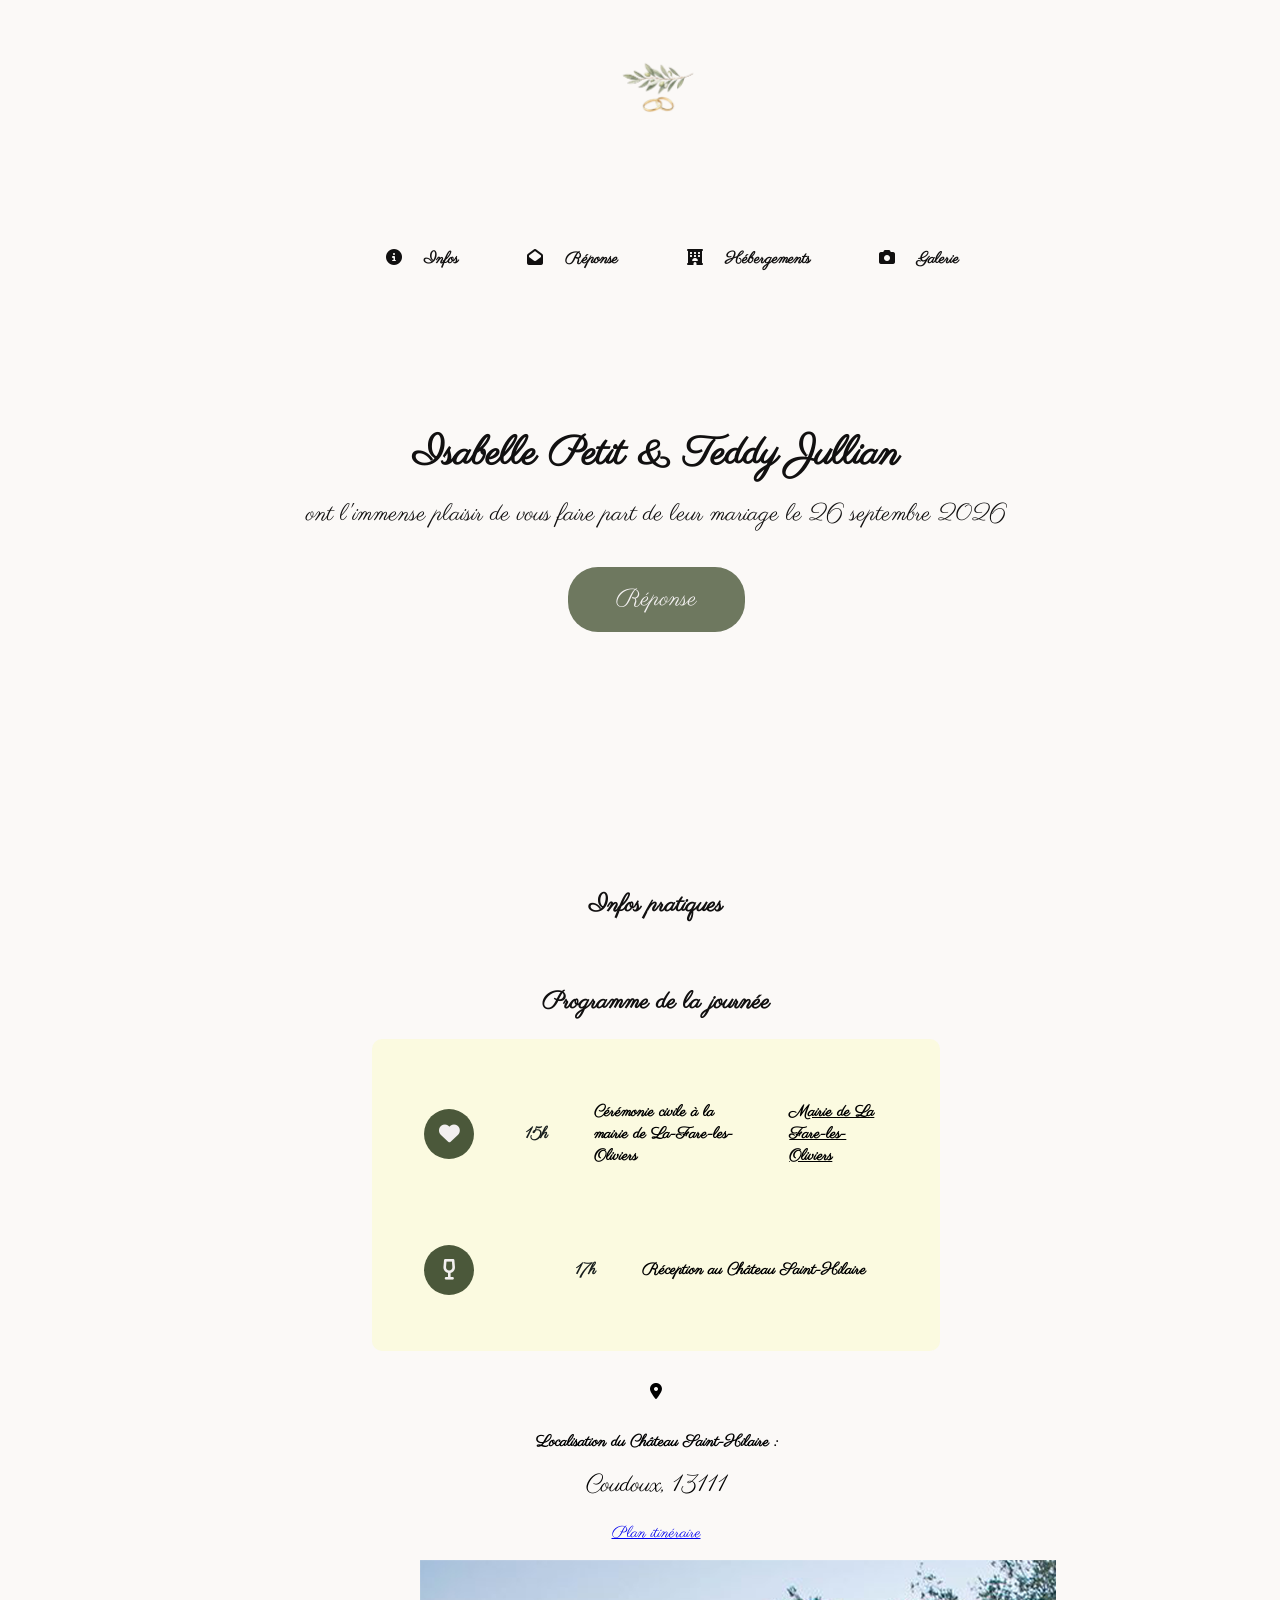
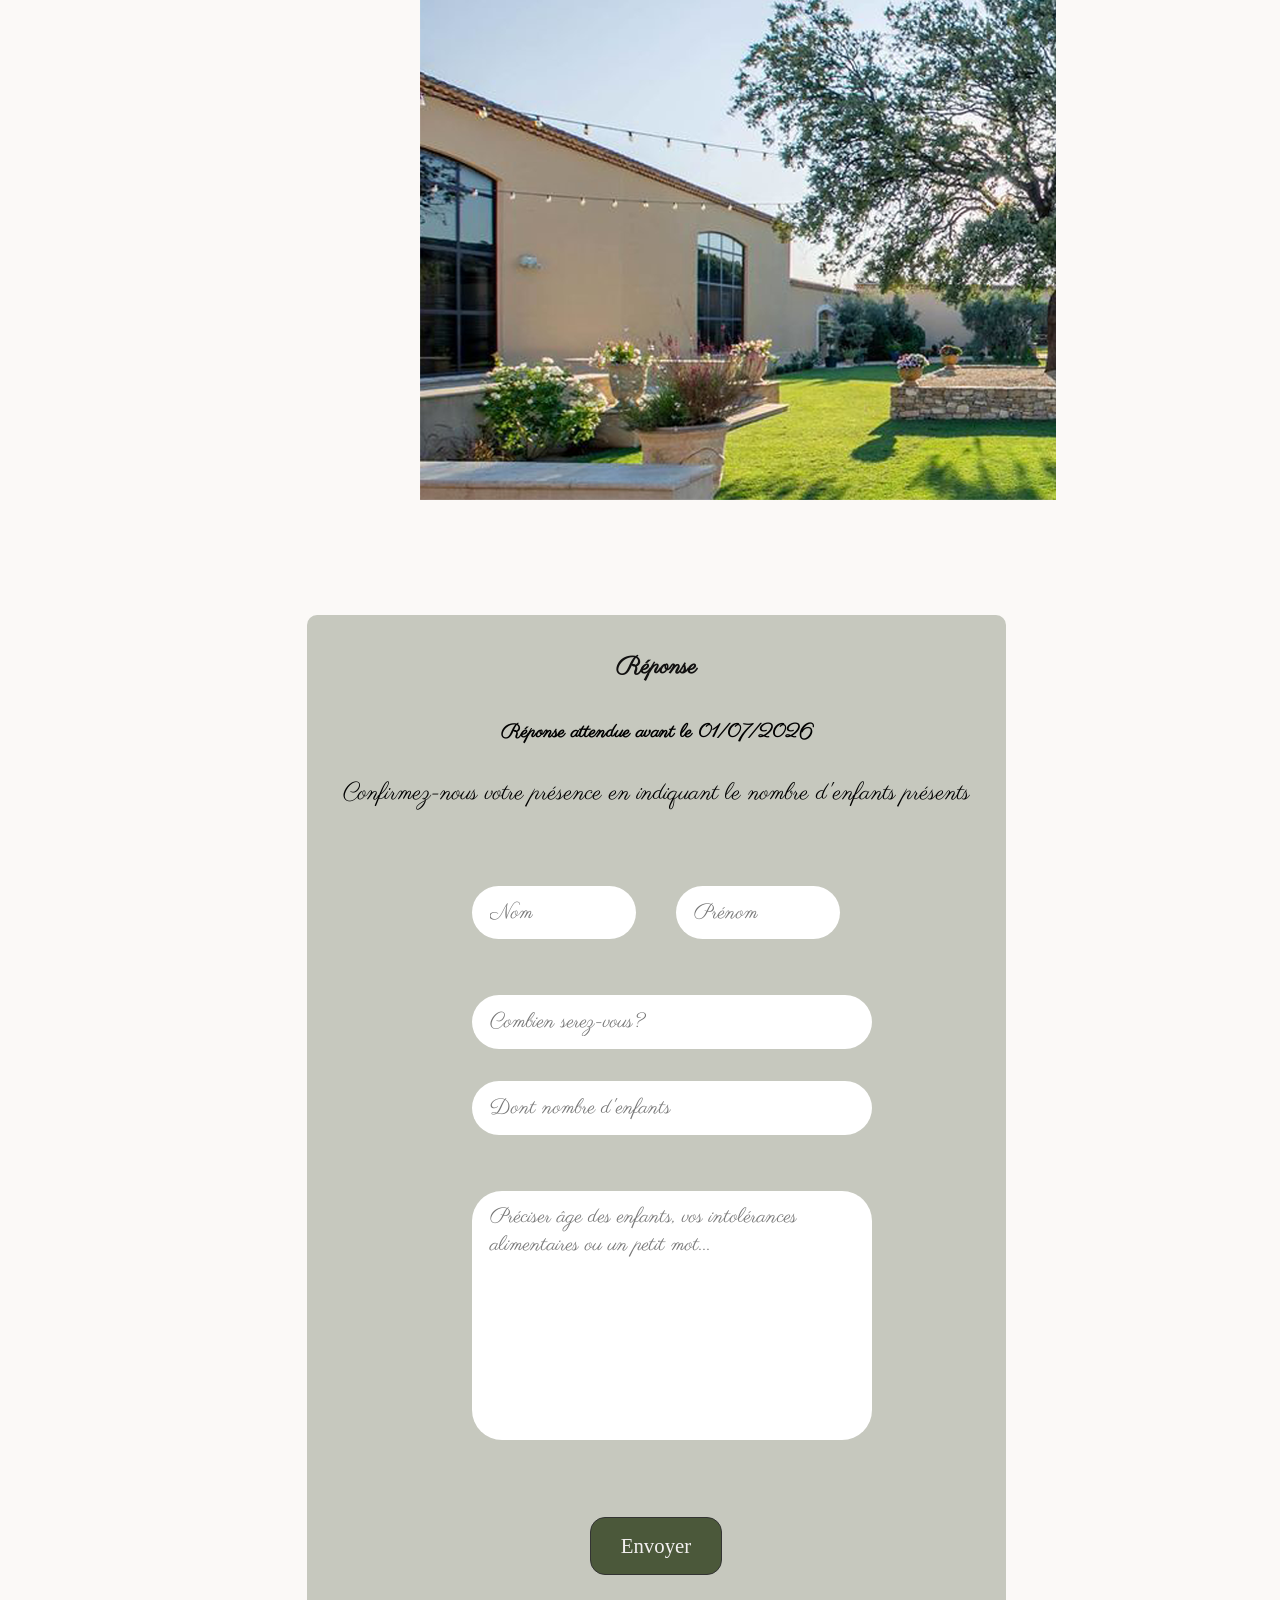
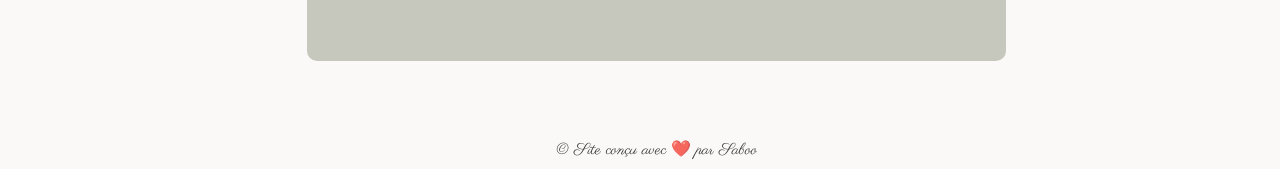
==== index.html @ 1eb79b48 "1er commit" ====
<!DOCTYPE html>
<html lang="fr">

<head>
    <meta charset="UTF-8">
    <meta name="robots" content="index">
    <meta name="description" content="Mariage Isabelle & Teddy">
    <meta http-equiv="X-UA-Compatible" content="IE=edge">
    <meta name="viewport" content="width=device-width, initial-scale=1.0, viewport-fit=cover">
    <title>Mariage Isabelle & Teddy</title>
    <link rel="stylesheet" href="styles/style.css">
    <link rel="icon" href="img/favicon.png">
    <link rel="preconnect" href="https://fonts.googleapis.com">
    <link rel="preconnect" href="https://fonts.gstatic.com" crossorigin>
    <link href="https://fonts.googleapis.com/css2?family=Parisienne&display=swap" rel="stylesheet">
    <link rel="stylesheet" href="https://cdnjs.cloudflare.com/ajax/libs/font-awesome/6.2.0/css/all.min.css" integrity="sha512-xh6O/CkQoPOWDdYTDqeRdPCVd1SpvCA9XXcUnZS2FmJNp1coAFzvtCN9BmamE+4aHK8yyUHUSCcJHgXloTyT2A==" crossorigin="anonymous" referrerpolicy="no-referrer"/>
</head>

<body>
    <div id="logo"><a href="index.html"><img src="img/Olivrings.png" alt="logo Isa & Ted"></a></div>

    <div class="menu-toggle" onclick="toggleMenu()">
        <div class="bar"></div>
        <div class="bar"></div>
        <div class="bar"></div>
    </div>

    <nav>
        <ul>
            <li>
                <i class="fa-solid fa-circle-info"></i>
                <a href="#infos">Infos</a>
            </li>
            <li>
                <i class="fa-solid fa-envelope-open"></i>
                <a href="#reponse">Réponse</a>
            </li>
            <li>
                <i class="fa-solid fa-hotel"></i>
                <a href="hebergement.html">Hébergements</a>
            </li>
            <li>
                <i class="fa-solid fa-camera"></i>
                <a href="galerie.html">Galerie</a>
            </li>
            <!-- <li>
                <i class="fa-solid fa-box-archive"></i>
                <a href="archive.html">Archive</a>
            </li> -->
        </ul>
    </nav>

    <header>
        <section id="accueil">
            <h1>Isabelle Petit & Teddy Jullian</h1>
            <p id="presentation">ont l'immense plaisir de vous faire part de leur mariage le 26 septembre 2026 <br></p>
            <div class="btn-contact active-btn">
                <a href="#reponse" data-id="contact" class="cta">
                    <span>Réponse</span>
                </a>
            </div>
        </section>
    </header>

    <!-- Contenu -->
    <div class="container">
        <section id="infos">
            <div id="info">
                <h2>Infos pratiques</h2>
                <p></p>
            </div>
            <h2>Programme de la journée</h2>                
                <div class="timeline">
                    <div class="event">
                        <div class="train-icon">
                            <i class="fa-solid fa-heart"></i>
                        </div>
                        <div class="time">15h</div>
                        <div class="description">Cérémonie civile à la mairie de La-Fare-les-Oliviers</div>
                        <a target="_blank" href="https://maps.app.goo.gl/PAp8VPT9B3jN38tT8" rel="noopener noreferrer" class="description">Mairie de La Fare-les-Oliviers</a>
                    </div>
                    <div class="event">
                        <div class="train-icon">
                            <i class="fa-solid fa-wine-glass-empty"></i>
                        </div>
                        <div class="time">17h</div>
                        <div class="description">Réception au Château Saint-Hilaire</div>
                    </div>
                </div>
                
            <div class="lieu">
                <i class="fas fa-map-marker-alt"></i>
                <h4>Localisation du Château Saint-Hilaire :</h4>
                <p class="contact-text">Coudoux, 13111</p>
                <div class="right-contact">
                    <div id="localisation">
                        <a target="_blank" href="https://maps.app.goo.gl/UANrt4FuZWZycTWc6" rel="noopener noreferrer" class="adress_recept">Plan itinéraire</a>
                        <img id="castle" src="img/castle.png" alt="image du Château Saint-Hilaire">
                    </div>
                </div>
            </div>
        </section>

        <section id="reponse">
            <h2>Réponse</h2>
                <h3>Réponse attendue avant le 01/07/2026</h3>
                    <p id="accroche">Confirmez-nous votre présence en indiquant le nombre d'enfants présents</p>
                    <div class="contact-info">
                        <p class="contact-text">
                            <form action="https://formsubmit.co/isabelle2petit@gmail.com" method="POST" enctype="multipart/form-data">
                                <div class="input-control info">
                                    <input type="hidden" name="_subject" value="Un invité a répondu!">
                                    <input type="text" name="nom" required placeholder="Nom">
                                    <input type="text" name="prénom" required placeholder="Prénom">
                                </div>
                                <div class="input-control">
                                    <input type="number" name="Nombre-invité" min="0" required placeholder="Combien serez-vous?">
                                    <input type="number" name="nombre-enfant" min="0" required placeholder="Dont nombre d'enfants">
                                </div>
                                <div class="input-control">
                                    <textarea name="message" id="msg" cols="15" rows="8" placeholder="Préciser âge des enfants, vos intolérances alimentaires ou un petit mot..."></textarea>
                                </div>
                                <div class="submit-btn">
                                    <a href="#reponse" class="main-btn">
                                        <input type="hidden" name="_next" value="https://saboodev.github.io/wedding/">
                                        <input type="hidden" name="_template" value="basic">
                                        <input type="hidden" name="_captcha" value="false">
                                        <button type="submit" value="submit" class="btn btn-primary animated-link">Envoyer</button>                                
                                    </a>
                                </div>
                            </form>
                        </p>
                    </div>
        </section>      
    </div>

    <footer>
        <p id="footer-text">© Site conçu avec ❤️ par Saboo </p>
    </footer>

    <script src="app.js"></script>

</body>

</html>
---- styles/style.css ----
*, ::before, ::after {
    margin: 1rem;
    padding: 0;
    box-sizing: border-box;
    list-style: none;
}

:root {
    --color-primary: #cad1bf;
    --color-secondary: #171D1C;
    --green-2: #4B583A;
    --color-white: #f3f0f0;
    --color-black: #171D1C;
    --bg-footer: #f3f0f0;
    --text-primary-color: #111010;
}

body {
    font-family: 'Parisienne', cursive;
    margin: 0;
    padding: 0;
    background: url("../img/Saboo.png") no-repeat fixed center/cover;
    background-color: #fbf9f7;
    background-size: cover;
    background-position: top; /* Déplacer l'image vers le haut */
    background-attachment: fixed; /* Fixe l'image de fond à la position de la fenêtre du navigateur */
    height: 100vh; /* La hauteur de la page est égale à 100% de la hauteur de la fenêtre du navigateur */
    width: 100vw; /* La largeur de la page est égale à 100% de la largeur de la fenêtre du navigateur */
}

#logo{
    text-align: center;
}

#logo img {
    width: 150px; /* Largeur de l'image */
    height: auto; /* Hauteur automatique pour conserver le ratio */ 
    max-width: 100%;
    display: block;
    margin: 0 auto;
}

#rings img {
    width: 150px; /* Largeur de l'image */
    height: auto; /* Hauteur automatique pour conserver le ratio */ 
    max-width: 100%;
    display: block;
    margin: 0 auto;
}

nav {
    text-align: center;
    /* background-color: rgba(255, 255, 255, 0.5); Ajoutez une couleur de fond semi-transparente pour le menu */
    padding: 0;
    display: flex;
    flex-wrap: wrap;
    justify-content: center;
    margin-top: 5rem;
    list-style: none;
}

nav ul {
    justify-content: flex-end;
    list-style-type: none;
    padding: 0;
}

nav ul li {
    display: inline;
}

nav ul li a {
    text-decoration: none;
    color: var(--text-primary-color);
    font-weight: bold;
    margin: 0;
    padding: 0;
    text-decoration: none;
    transition: color .15s ease-in-out, background-color .15s ease-in-out, border-color .15s ease-in-out;
}

a:hover {
    color: var(--color-primary);
} 

.nav-item {
    color: var(--text-primary-color);
}

.menu-toggle{
    display: none;
}

.nav-link {
    display: block;
    color: var(--text-primary-color);
    text-decoration: none;
    transition: color .15s ease-in-out, background-color .15s ease-in-out, border-color .15s ease-in-out;
}

nav ul li i {
    text-decoration: none;
    color: var(--text-primary-color);
    font-weight: bold;
    margin-right: 1px;
}


header {
    min-height: 50vh;
    color: var(--text-primary-color);
    overflow: hidden;
    padding: 0 !important;
    display: flex;
    flex-direction: column;
    justify-content: center; /* Centrer verticalement */
    align-items: center; /* Centrer horizontalement */
}

/* Centrer et redimensionner le texte dans la section */
section h2, section p {
    font-size: 1.5rem; /* Taille de police */
    margin-bottom: 20px; /* Marge en bas */
}

/* Centrer et redimensionner le formulaire */
form {
    max-width: 400px; /* Largeur maximale */
    margin: 0 auto; /* Centrage horizontal */
}


h1 {
    font-size: 40px;
}

.container {
    max-width: 800px;
    margin: 50px auto;
    padding: 20px;
    border-radius: 10px;
    text-align: center;
    overflow: hidden;
    padding: 0 !important;
    display: flex;
    flex-direction: column;
    justify-content: center; /* Centrer verticalement */
    align-items: center;
}

.container h2 {
    color: var(--text-primary-color);
}

#info {
    margin-bottom: 4rem;
}

/* Limiter la largeur du texte dans la section Infos */
#infos {
    margin: 0 auto; /* Centrer la section */
    max-width: 80%; /* Limiter la largeur de la section */
    text-align: center; /* Centrer le contenu textuel */
}

#infos .event {
    max-width: 100%; /* Limiter la largeur des paragraphes à 100% de la largeur de la section */
}

section {
    padding: 60px 20px;
    border-radius: 10px;
    text-align: center;
}

.btn-contact {
    display: flex;
    justify-content: center;
}

.btn, .main-btn {
    padding: 10px 20px; /* Espacement du texte */
    font-size: 1.2rem; /* Taille de police */
    display: inline-block; /* Affichage en ligne */
    margin: 10px; /* Marge autour du bouton */
}

.cta {
    border-radius: 30px;
    font-weight: 400;
    color: var(--color-white);
    text-decoration: none;
    background-color: var(--green-2);
    opacity: 0.8;
    display: flex;
    font-size: 1.5rem;
    span { 
        padding: 0 2rem;
    }
}

.timeline {
    display: flex;
    flex-direction: column;
    align-items: flex-start;
    background-color: rgba(249, 250, 168, 0.3); 
    padding: 20px; 
    border-radius: 10px; 
}

.event {
    display: flex;
    align-items: center;
    margin-bottom: 20px;
    .train-icon {
        color: var(--color-white);
        background-color: var(--green-2);
        border-radius: 50%;
        left: -25px;
        width: 50px;
        height: 50px;
        display: flex;
        align-items: center;
        justify-content: center;
        i { font-size: 1.3rem; }
    }
    .time {
        width: 90px;
        text-align: right;
        margin-right: 20px;
        font-weight: 600;
        color: var(--color-secondary);
    }
    .description {
        text-align: start;
        padding: 10px;
        border-radius: 5px;
        color: black;
        font-weight: 600;
    }
}

#localisation {
    border-radius: 30px;
    #recept {
        width: 100%;
        border-radius: 30px;
        margin: 2rem auto;
    }
}

#reponse {
    display: flex;
    flex-direction: column;
    align-items: flex-start;
    background-color: rgba(75, 88, 58, 0.3); 
    padding: 20px; 
    border-radius: 10px; 
    display: flex;
    align-items: center;
    margin-bottom: 20px;  
}

.input-control {
    margin: 1.5rem 0;
} 

input, textarea {
    border-radius: 30px;
    font-size: 1.3rem;
    font-family: inherit;
    padding: .8rem 1.1rem;
    outline: none;
    border: none;
    width: 100%;
    color: var(--pink-2);
    resize: none;
}

.info {
    display: flex;
    :last-child{
        margin-left: 1.5rem;
    }
}

#brunch{
    font-size: 1.5rem;
    background-color: var(--color-primary);
}

#dimanche {
    border-radius: 15px;
    font-size: 1.5rem;
    font-family: "Lugrasimo", cursive;
}

.submit-btn {
    display: flex;
    justify-content: center;
    .animated-link {
        display: inline-block;
        background-color: var(--green-2);
        color: var(--color-white);
        border: 1px solid #333;
        padding: 16px 30px;
        font-family: "Lugrasimo", cursive;
        font-size: 1.3rem;
        border-radius: 15px;
        cursor: pointer;
        transition: transform 0.15s ease-out,
        color 0.15s ease-out,
        background-color 0.15s ease-out;
      }
      .animated-link:hover {
        transform: translate(-1px, -3px);
        color: var(--color-primary);
        background: var(--yellow);
      }
}

#galerie, #hebergement, #archive{
        display: flex;
        flex-direction: column;
        align-items: center;
        background-color: rgba(75, 88, 58, 0.45); 
        padding: 20px; 
        border-radius: 10px; 
        font-family: "Italiana", cursive;
        font-size: 1.1rem;
        font-weight: 600;   
}

#file{
    display: flex;
    border-radius: 15px;
}

.img_archieve {
    width: 100%;
    border-radius: 30px;
    margin: 2rem auto;
}

footer {
    margin: 2rem;
    bottom: 0;
    padding: 0.5rem;
    opacity: 0.8;
    text-align: center;
    #footer-text {
        line-height: normal;
        margin: 0;
        font-size: 1rem;
    }
    a {
      color: var(--text-primary-color);
      padding-left: 1rem;
    }
}

/* Media Queries pour rendre le site réactif */

/* Pour les appareils de taille moyenne */
@media screen and (max-width: 768px) {
    #logo {
        padding-top: 3rem;
    }

    /* Masquer le menu de navigation par défaut */
    nav {
        display: none;
    }

    nav ul {
        display: flex;
        list-style-type: none;
        padding: 0;
        flex-direction: column;
        background-color: rgba(75, 88, 58, 0.3);
        border-radius: 40px;
        align-items: flex-start;
    }

    /* Styles pour le menu burger */
    .menu-toggle {
        display: inline-block;
        cursor: pointer;
    }

    .bar {
        width: 25px;
        height: 3px;
        background-color: var(--text-primary-color);
        margin: 5px 0;
    }

    nav.show {
        display: block;
    }
    

    /* Centrer et redimensionner le texte dans la section */
    section h2, section p {
        font-size: 1.2rem; /* Taille de police */
    }
  
    /* Centrer et redimensionner le formulaire */
    form {
        max-width: 300px; /* Largeur maximale */
    }
  
    /* Centrer et redimensionner les boutons */
    .btn, .main-btn {
        font-size: 1rem; /* Taille de police */
        padding: 8px 16px; /* Espacement du texte */
        margin: 5px; /* Marge autour du bouton */
    }

    /* Media query pour rendre le timeline responsive */
    .time {
        width: auto;
        text-align: left;
    }

    .timeline {
        align-items: center; /* Centrer les éléments horizontalement */
    }

    .event {
        flex-direction: column; /* Afficher les événements et les descriptions en colonne */
        align-items: center; /* Centrer les événements et les descriptions horizontalement */
        text-align: center; /* Centrer le texte des événements */
    }

    .event .time {
        width: auto; /* Rétablir la largeur automatique */
        text-align: center; /* Centrer le texte de l'heure */
        margin-right: 0; /* Supprimer la marge à droite */
    }

    .event .description {
        max-width: 80%; /* Limiter la largeur de la description */
        margin: 10px auto; /* Centrer la description */
    }

    input, textarea {
        font-size: 0.8rem;
    }
}

/* Pour les appareils de petite taille */
@media screen and (max-width: 480px) {
    #password {
        padding: 10px; /* Réduisez le rembourrage pour les petits écrans */
    }
    /* Centrer et redimensionner le texte dans la section */
    section h2, section p {
        font-size: 1rem; /* Taille de police */
    }
  
    /* Centrer et redimensionner le formulaire */
    form {
        max-width: 250px; /* Largeur maximale */
    }
  
    /* Centrer et redimensionner les boutons */
    .btn, .main-btn {
        font-size: 0.8rem; /* Taille de police */
        padding: 6px 12px; /* Espacement du texte */
        margin: 3px; /* Marge autour du bouton */
    }
}
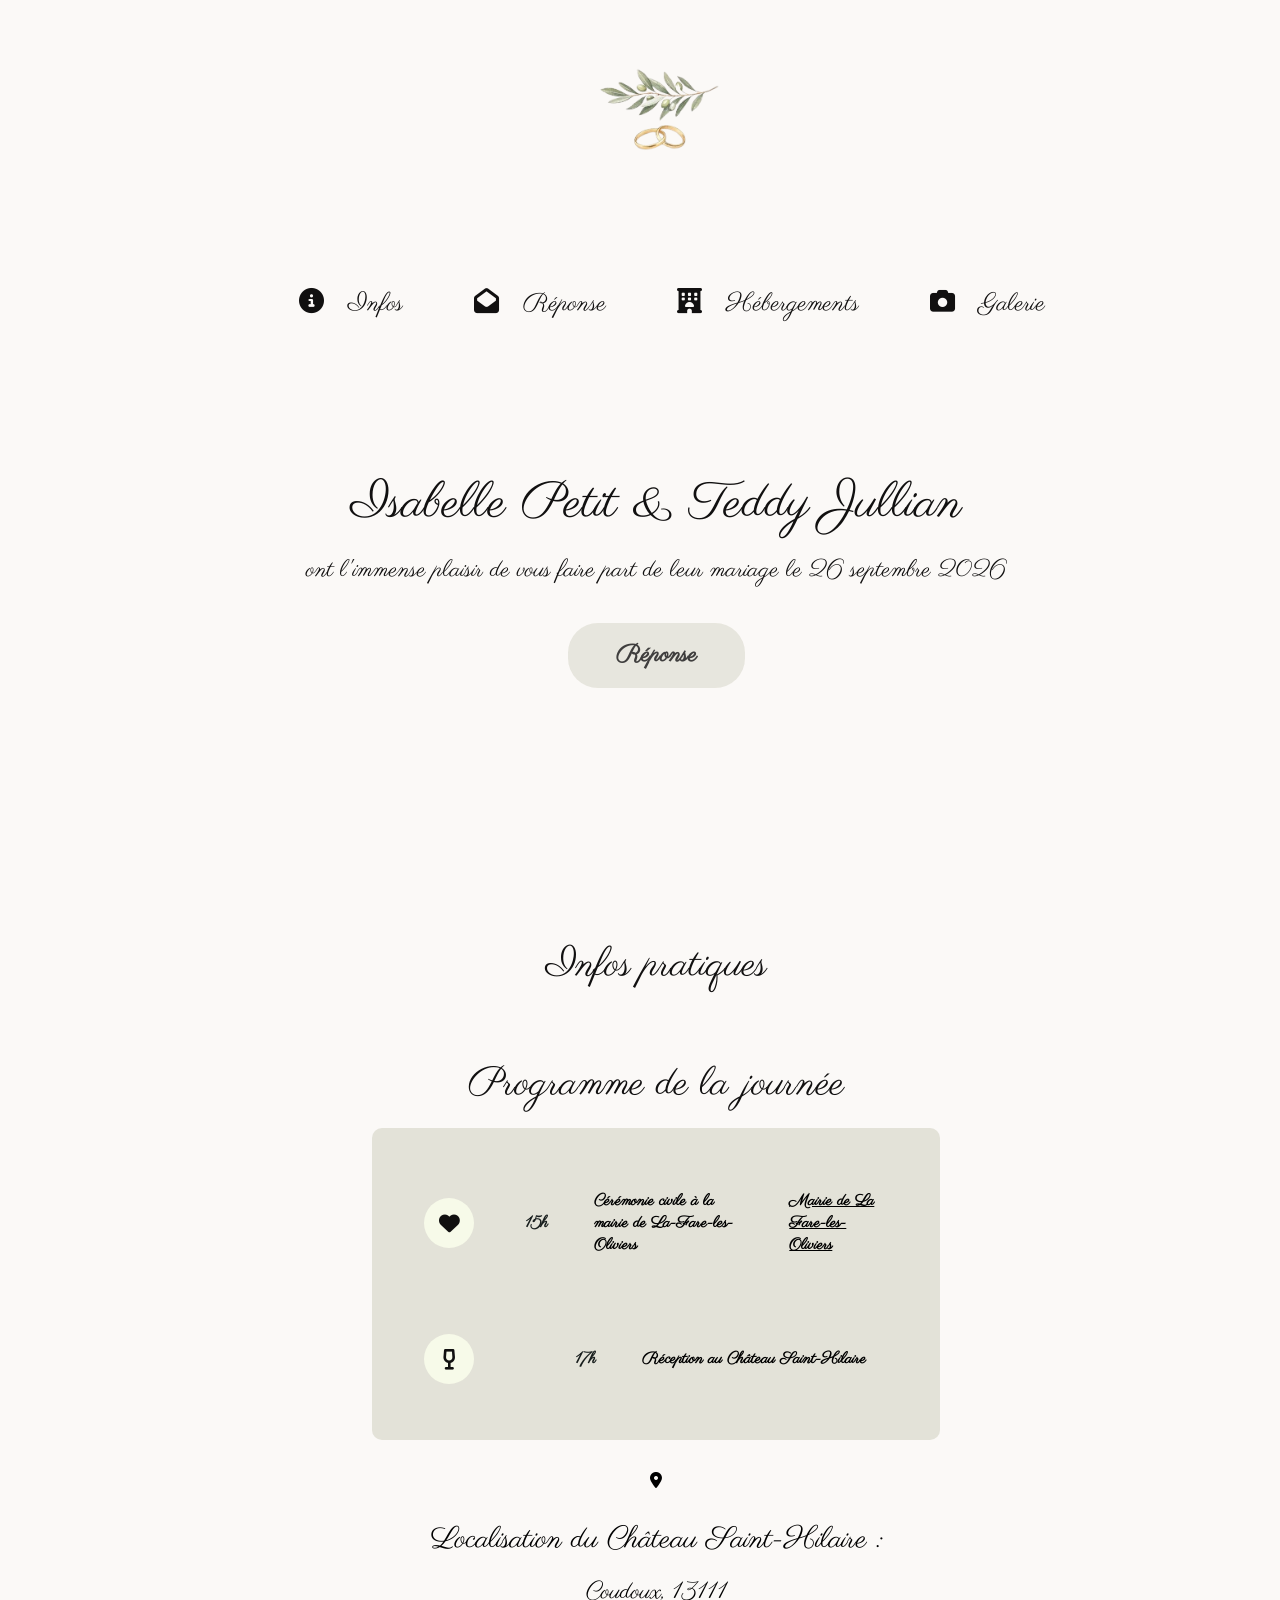
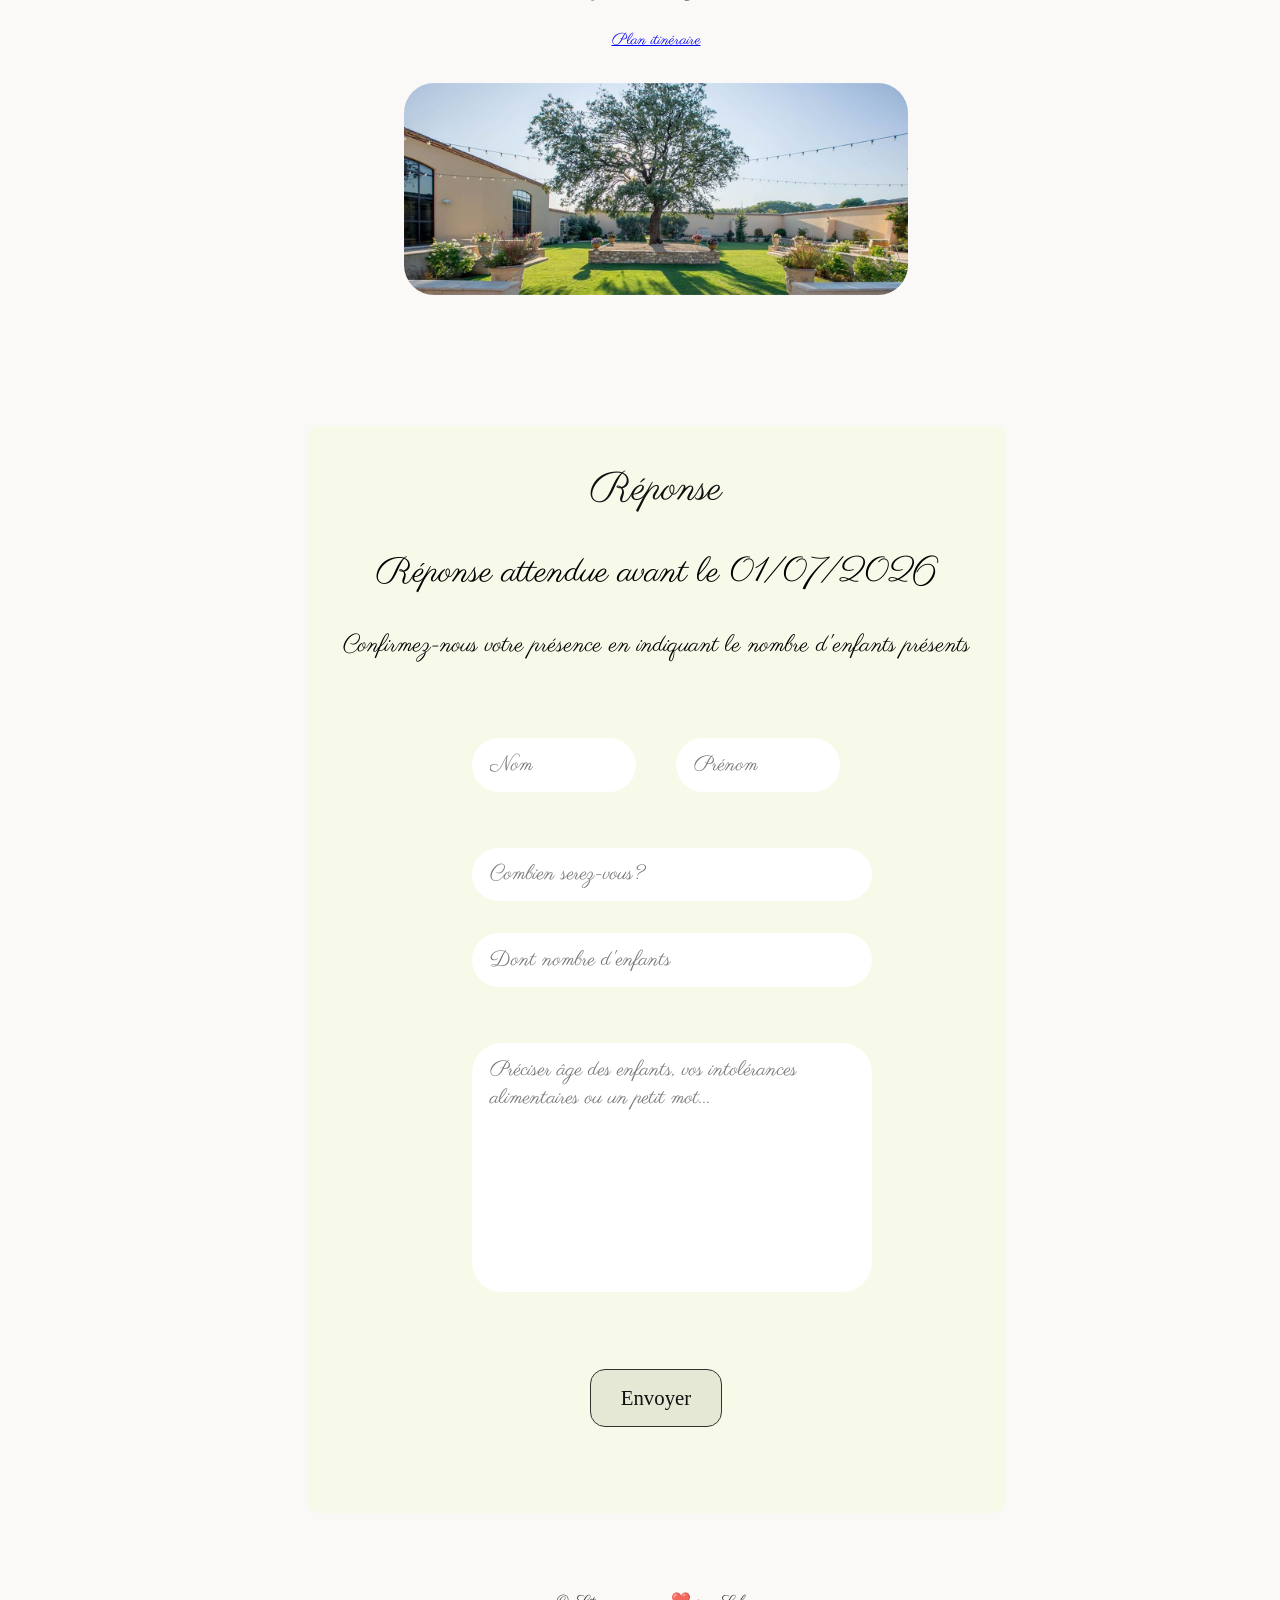
==== commit d8146bac: "modif styles" ====
--- a/index.html
+++ b/index.html
@@ -88,17 +88,17 @@
                     </div>
                 </div>
                 
-            <div class="lieu">
-                <i class="fas fa-map-marker-alt"></i>
-                <h4>Localisation du Château Saint-Hilaire :</h4>
-                <p class="contact-text">Coudoux, 13111</p>
-                <div class="right-contact">
-                    <div id="localisation">
-                        <a target="_blank" href="https://maps.app.goo.gl/UANrt4FuZWZycTWc6" rel="noopener noreferrer" class="adress_recept">Plan itinéraire</a>
-                        <img id="castle" src="img/castle.png" alt="image du Château Saint-Hilaire">
+                <div class="lieu">
+                    <i class="fas fa-map-marker-alt"></i>
+                    <h4>Localisation du Château Saint-Hilaire :</h4>
+                    <p class="contact-text">Coudoux, 13111</p>
+                    <div class="right-contact">
+                        <div id="localisation">
+                            <a target="_blank" href="https://maps.app.goo.gl/UANrt4FuZWZycTWc6" rel="noopener noreferrer" class="adress_recept">Plan itinéraire</a>
+                            <img id="castle" src="img/castle.png" alt="image du Château Saint-Hilaire">
+                        </div>
                     </div>
                 </div>
-            </div>
         </section>
 
         <section id="reponse">
--- a/styles/style.css
+++ b/styles/style.css
@@ -8,7 +8,7 @@
 :root {
     --color-primary: #cad1bf;
     --color-secondary: #171D1C;
-    --green-2: #4B583A;
+    --beige-2: #f7fae9;
     --color-white: #f3f0f0;
     --color-black: #171D1C;
     --bg-footer: #f3f0f0;
@@ -19,7 +19,7 @@
     font-family: 'Parisienne', cursive;
     margin: 0;
     padding: 0;
-    background: url("../img/Saboo.png") no-repeat fixed center/cover;
+    /* background: url("../img/fondIsa.png") no-repeat fixed center/cover; */
     background-color: #fbf9f7;
     background-size: cover;
     background-position: top; /* Déplacer l'image vers le haut */
@@ -33,7 +33,7 @@
 }
 
 #logo img {
-    width: 150px; /* Largeur de l'image */
+    width: 250px; /* Largeur de l'image */
     height: auto; /* Hauteur automatique pour conserver le ratio */ 
     max-width: 100%;
     display: block;
@@ -67,12 +67,13 @@
 
 nav ul li {
     display: inline;
+    font-size: 25px;
 }
 
 nav ul li a {
     text-decoration: none;
     color: var(--text-primary-color);
-    font-weight: bold;
+    /* font-weight: bold; */
     margin: 0;
     padding: 0;
     text-decoration: none;
@@ -101,7 +102,7 @@
 nav ul li i {
     text-decoration: none;
     color: var(--text-primary-color);
-    font-weight: bold;
+    font-weight: 500;
     margin-right: 1px;
 }
 
@@ -118,7 +119,7 @@
 }
 
 /* Centrer et redimensionner le texte dans la section */
-section h2, section p {
+section p {
     font-size: 1.5rem; /* Taille de police */
     margin-bottom: 20px; /* Marge en bas */
 }
@@ -131,7 +132,23 @@
 
 
 h1 {
+    font-size: 50px;
+    font-weight: 400;
+}
+
+h2 {
     font-size: 40px;
+    font-weight: 500;
+}
+
+h3 {
+    font-size: 35px;
+    font-weight: 400;
+}
+
+h4 {
+    font-size: 30px;
+    font-weight: 400;
 }
 
 .container {
@@ -188,14 +205,15 @@
 .cta {
     border-radius: 30px;
     font-weight: 400;
-    color: var(--color-white);
+    color: var(--text-primary-color);
     text-decoration: none;
-    background-color: var(--green-2);
+    background-color: rgb(189 189 169 / 40%);;
     opacity: 0.8;
     display: flex;
     font-size: 1.5rem;
     span { 
         padding: 0 2rem;
+        font-weight: bold;
     }
 }
 
@@ -203,7 +221,7 @@
     display: flex;
     flex-direction: column;
     align-items: flex-start;
-    background-color: rgba(249, 250, 168, 0.3); 
+    background-color: rgb(189 189 169 / 40%);
     padding: 20px; 
     border-radius: 10px; 
 }
@@ -213,8 +231,8 @@
     align-items: center;
     margin-bottom: 20px;
     .train-icon {
-        color: var(--color-white);
-        background-color: var(--green-2);
+        color: var(--text-primary-color);
+        background-color: var(--beige-2);
         border-radius: 50%;
         left: -25px;
         width: 50px;
@@ -242,7 +260,7 @@
 
 #localisation {
     border-radius: 30px;
-    #recept {
+    img#castle {
         width: 100%;
         border-radius: 30px;
         margin: 2rem auto;
@@ -253,7 +271,7 @@
     display: flex;
     flex-direction: column;
     align-items: flex-start;
-    background-color: rgba(75, 88, 58, 0.3); 
+    background-color: var(--beige-2); 
     padding: 20px; 
     border-radius: 10px; 
     display: flex;
@@ -284,24 +302,13 @@
     }
 }
 
-#brunch{
-    font-size: 1.5rem;
-    background-color: var(--color-primary);
-}
-
-#dimanche {
-    border-radius: 15px;
-    font-size: 1.5rem;
-    font-family: "Lugrasimo", cursive;
-}
-
 .submit-btn {
     display: flex;
     justify-content: center;
     .animated-link {
         display: inline-block;
-        background-color: var(--green-2);
-        color: var(--color-white);
+        background-color: rgb(189 189 169 / 30%);;
+        color: var(--text-primary-color);
         border: 1px solid #333;
         padding: 16px 30px;
         font-family: "Lugrasimo", cursive;
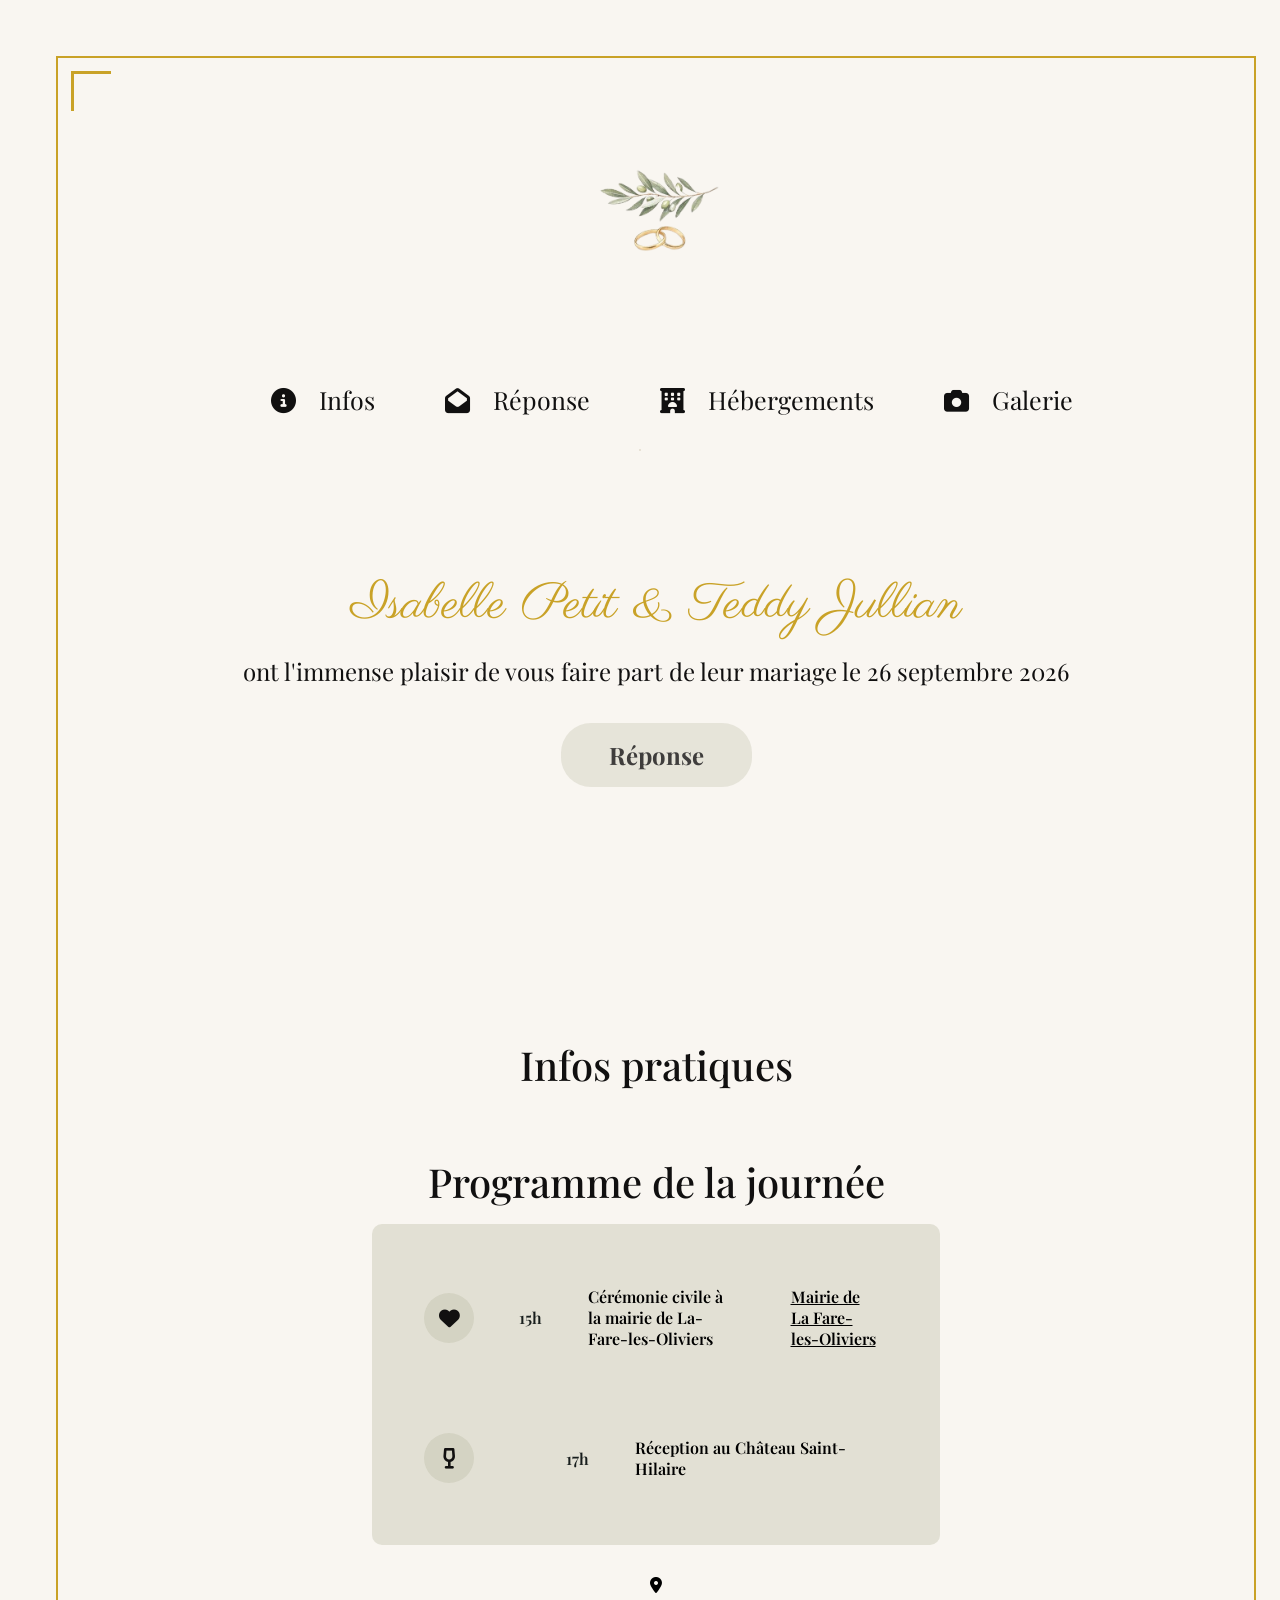
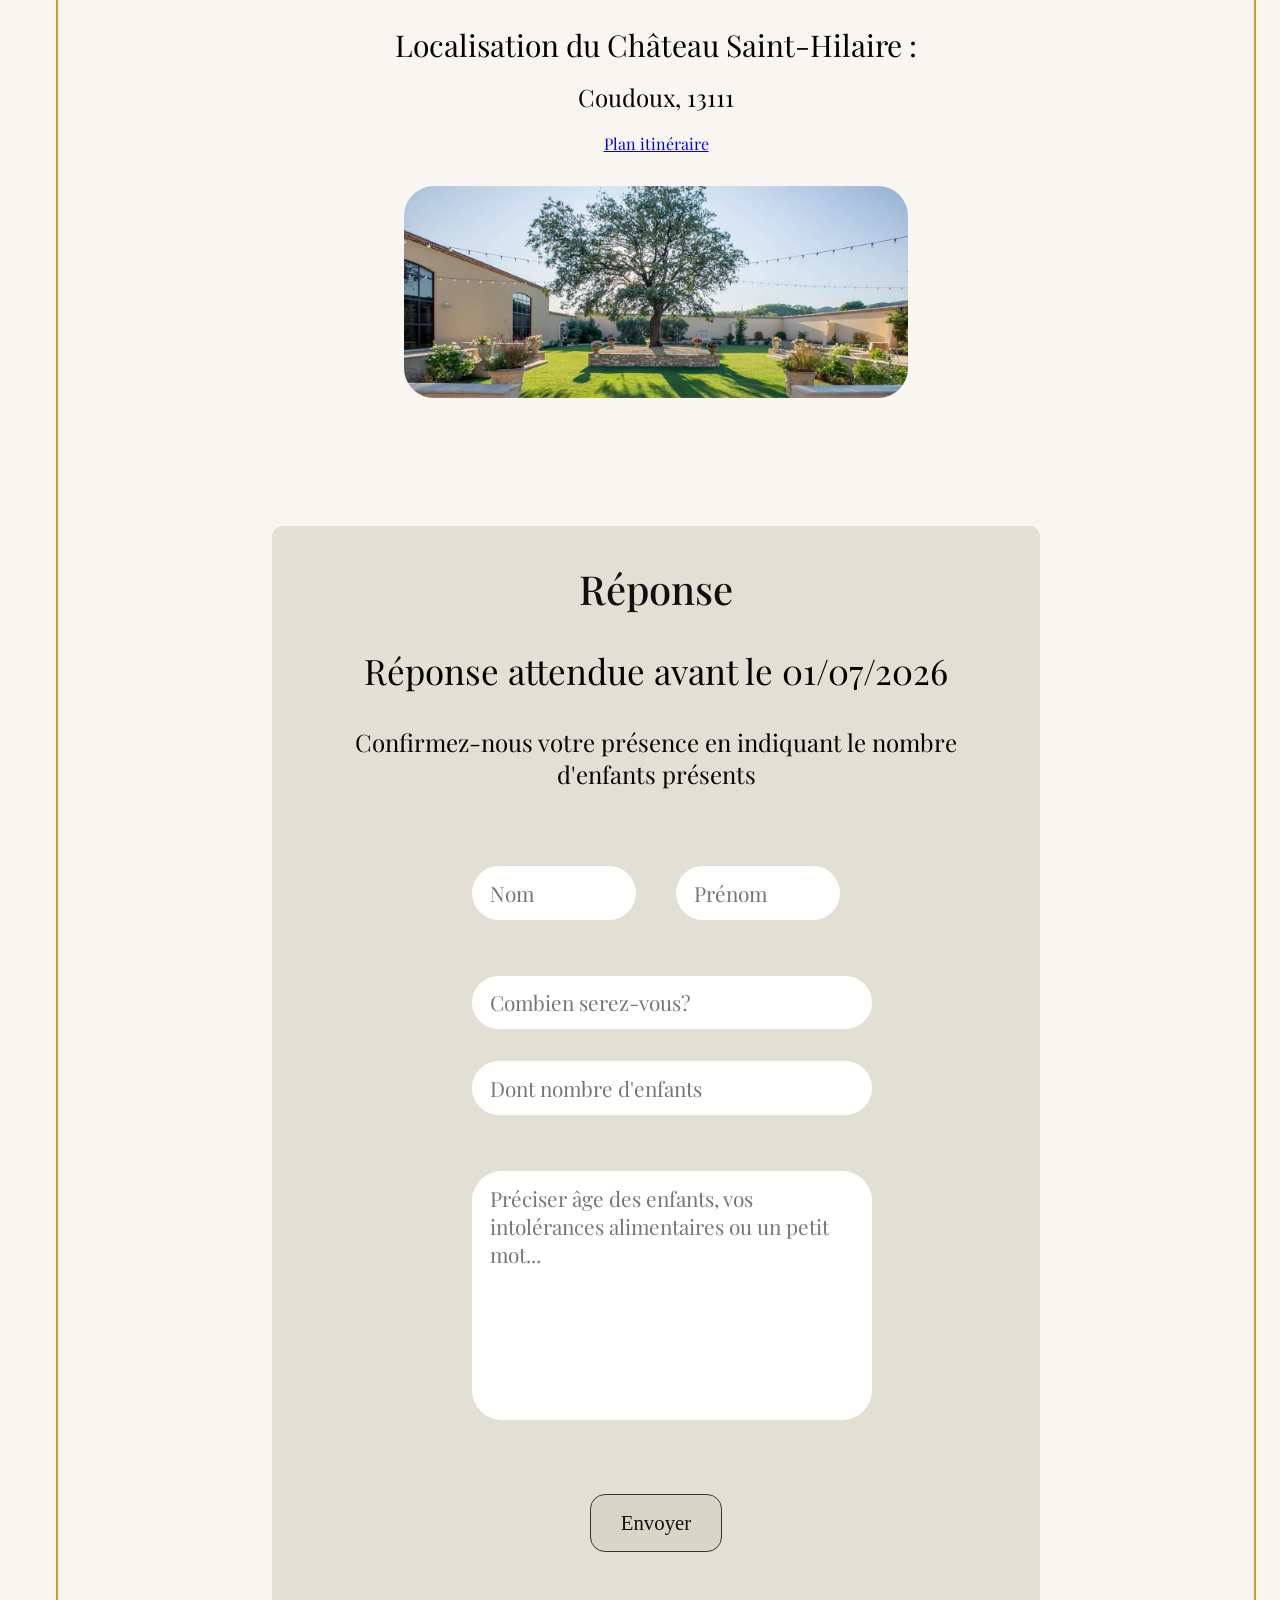
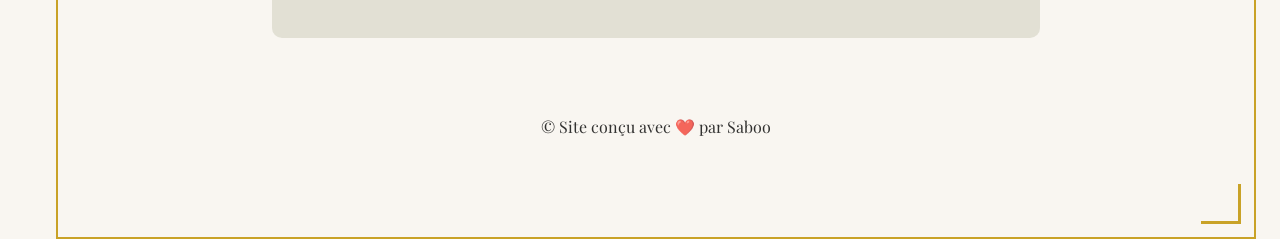
==== commit a8debb90: "ajout cadre +responsive" ====
--- a/index.html
+++ b/index.html
@@ -12,134 +12,135 @@
     <link rel="icon" href="img/favicon.png">
     <link rel="preconnect" href="https://fonts.googleapis.com">
     <link rel="preconnect" href="https://fonts.gstatic.com" crossorigin>
-    <link href="https://fonts.googleapis.com/css2?family=Parisienne&display=swap" rel="stylesheet">
+    <link href="https://fonts.googleapis.com/css2?family=Parisienne&family=Playfair+Display:wght@400;500&display=swap" rel="stylesheet">
     <link rel="stylesheet" href="https://cdnjs.cloudflare.com/ajax/libs/font-awesome/6.2.0/css/all.min.css" integrity="sha512-xh6O/CkQoPOWDdYTDqeRdPCVd1SpvCA9XXcUnZS2FmJNp1coAFzvtCN9BmamE+4aHK8yyUHUSCcJHgXloTyT2A==" crossorigin="anonymous" referrerpolicy="no-referrer"/>
 </head>
 
 <body>
-    <div id="logo"><a href="index.html"><img src="img/Olivrings.png" alt="logo Isa & Ted"></a></div>
+    <div class="cadre-deco">
+        <div id="logo"><a href="index.html"><img src="img/Olivrings.png" alt="logo Isa & Ted"></a></div>
 
-    <div class="menu-toggle" onclick="toggleMenu()">
-        <div class="bar"></div>
-        <div class="bar"></div>
-        <div class="bar"></div>
-    </div>
+        <div class="menu-toggle" onclick="toggleMenu()">
+            <div class="bar"></div>
+            <div class="bar"></div>
+            <div class="bar"></div>
+        </div>
 
-    <nav>
-        <ul>
-            <li>
-                <i class="fa-solid fa-circle-info"></i>
-                <a href="#infos">Infos</a>
-            </li>
-            <li>
-                <i class="fa-solid fa-envelope-open"></i>
-                <a href="#reponse">Réponse</a>
-            </li>
-            <li>
-                <i class="fa-solid fa-hotel"></i>
-                <a href="hebergement.html">Hébergements</a>
-            </li>
-            <li>
-                <i class="fa-solid fa-camera"></i>
-                <a href="galerie.html">Galerie</a>
-            </li>
-            <!-- <li>
-                <i class="fa-solid fa-box-archive"></i>
-                <a href="archive.html">Archive</a>
-            </li> -->
-        </ul>
-    </nav>
+        <nav>
+            <ul>
+                <li>
+                    <i class="fa-solid fa-circle-info"></i>
+                    <a href="#infos">Infos</a>
+                </li>
+                <li>
+                    <i class="fa-solid fa-envelope-open"></i>
+                    <a href="#reponse">Réponse</a>
+                </li>
+                <li>
+                    <i class="fa-solid fa-hotel"></i>
+                    <a href="hebergement.html">Hébergements</a>
+                </li>
+                <li>
+                    <i class="fa-solid fa-camera"></i>
+                    <a href="galerie.html">Galerie</a>
+                </li>
+                <!-- <li>
+                    <i class="fa-solid fa-box-archive"></i>
+                    <a href="archive.html">Archive</a>
+                </li> -->
+            </ul>
+        </nav>
 
-    <header>
-        <section id="accueil">
-            <h1>Isabelle Petit & Teddy Jullian</h1>
-            <p id="presentation">ont l'immense plaisir de vous faire part de leur mariage le 26 septembre 2026 <br></p>
-            <div class="btn-contact active-btn">
-                <a href="#reponse" data-id="contact" class="cta">
-                    <span>Réponse</span>
-                </a>
-            </div>
-        </section>
-    </header>
+        <header>
+            <section id="accueil">
+                <h1>Isabelle Petit & Teddy Jullian</h1>
+                <p id="presentation">ont l'immense plaisir de vous faire part de leur mariage le 26 septembre 2026 <br></p>
+                <div class="btn-contact active-btn">
+                    <a href="#reponse" data-id="contact" class="cta">
+                        <span>Réponse</span>
+                    </a>
+                </div>
+            </section>
+        </header>
 
-    <!-- Contenu -->
-    <div class="container">
-        <section id="infos">
-            <div id="info">
-                <h2>Infos pratiques</h2>
-                <p></p>
-            </div>
-            <h2>Programme de la journée</h2>                
-                <div class="timeline">
-                    <div class="event">
-                        <div class="train-icon">
-                            <i class="fa-solid fa-heart"></i>
+        <!-- Contenu -->
+        <div class="container">
+            <section id="infos">
+                <div id="info">
+                    <h2>Infos pratiques</h2>
+                    <p></p>
+                </div>
+                <h2>Programme de la journée</h2>                
+                    <div class="timeline">
+                        <div class="event">
+                            <div class="train-icon">
+                                <i class="fa-solid fa-heart"></i>
+                            </div>
+                            <div class="time">15h</div>
+                            <div class="description">Cérémonie civile à la mairie de La-Fare-les-Oliviers</div>
+                            <a target="_blank" href="https://maps.app.goo.gl/PAp8VPT9B3jN38tT8" rel="noopener noreferrer" class="description">Mairie de La Fare-les-Oliviers</a>
                         </div>
-                        <div class="time">15h</div>
-                        <div class="description">Cérémonie civile à la mairie de La-Fare-les-Oliviers</div>
-                        <a target="_blank" href="https://maps.app.goo.gl/PAp8VPT9B3jN38tT8" rel="noopener noreferrer" class="description">Mairie de La Fare-les-Oliviers</a>
-                    </div>
-                    <div class="event">
-                        <div class="train-icon">
-                            <i class="fa-solid fa-wine-glass-empty"></i>
-                        </div>
-                        <div class="time">17h</div>
-                        <div class="description">Réception au Château Saint-Hilaire</div>
-                    </div>
-                </div>
-                
-                <div class="lieu">
-                    <i class="fas fa-map-marker-alt"></i>
-                    <h4>Localisation du Château Saint-Hilaire :</h4>
-                    <p class="contact-text">Coudoux, 13111</p>
-                    <div class="right-contact">
-                        <div id="localisation">
-                            <a target="_blank" href="https://maps.app.goo.gl/UANrt4FuZWZycTWc6" rel="noopener noreferrer" class="adress_recept">Plan itinéraire</a>
-                            <img id="castle" src="img/castle.png" alt="image du Château Saint-Hilaire">
+                        <div class="event">
+                            <div class="train-icon">
+                                <i class="fa-solid fa-wine-glass-empty"></i>
+                            </div>
+                            <div class="time">17h</div>
+                            <div class="description">Réception au Château Saint-Hilaire</div>
                         </div>
                     </div>
-                </div>
-        </section>
+                    
+                    <div class="lieu">
+                        <i class="fas fa-map-marker-alt"></i>
+                        <h4>Localisation du Château Saint-Hilaire :</h4>
+                        <p class="contact-text">Coudoux, 13111</p>
+                        <div class="right-contact">
+                            <div id="localisation">
+                                <a target="_blank" href="https://maps.app.goo.gl/UANrt4FuZWZycTWc6" rel="noopener noreferrer" class="adress_recept">Plan itinéraire</a>
+                                <img id="castle" src="img/castle.png" alt="image du Château Saint-Hilaire">
+                            </div>
+                        </div>
+                    </div>
+            </section>
 
-        <section id="reponse">
-            <h2>Réponse</h2>
-                <h3>Réponse attendue avant le 01/07/2026</h3>
-                    <p id="accroche">Confirmez-nous votre présence en indiquant le nombre d'enfants présents</p>
-                    <div class="contact-info">
-                        <p class="contact-text">
-                            <form action="https://formsubmit.co/isabelle2petit@gmail.com" method="POST" enctype="multipart/form-data">
-                                <div class="input-control info">
-                                    <input type="hidden" name="_subject" value="Un invité a répondu!">
-                                    <input type="text" name="nom" required placeholder="Nom">
-                                    <input type="text" name="prénom" required placeholder="Prénom">
-                                </div>
-                                <div class="input-control">
-                                    <input type="number" name="Nombre-invité" min="0" required placeholder="Combien serez-vous?">
-                                    <input type="number" name="nombre-enfant" min="0" required placeholder="Dont nombre d'enfants">
-                                </div>
-                                <div class="input-control">
-                                    <textarea name="message" id="msg" cols="15" rows="8" placeholder="Préciser âge des enfants, vos intolérances alimentaires ou un petit mot..."></textarea>
-                                </div>
-                                <div class="submit-btn">
-                                    <a href="#reponse" class="main-btn">
-                                        <input type="hidden" name="_next" value="https://saboodev.github.io/wedding/">
-                                        <input type="hidden" name="_template" value="basic">
-                                        <input type="hidden" name="_captcha" value="false">
-                                        <button type="submit" value="submit" class="btn btn-primary animated-link">Envoyer</button>                                
-                                    </a>
-                                </div>
-                            </form>
-                        </p>
-                    </div>
-        </section>      
+            <section id="reponse">
+                <h2>Réponse</h2>
+                    <h3>Réponse attendue avant le 01/07/2026</h3>
+                        <p id="accroche">Confirmez-nous votre présence en indiquant le nombre d'enfants présents</p>
+                        <div class="contact-info">
+                            <p class="contact-text">
+                                <form action="https://formsubmit.co/isabelle2petit@gmail.com" method="POST" enctype="multipart/form-data">
+                                    <div class="input-control info">
+                                        <input type="hidden" name="_subject" value="Un invité a répondu!">
+                                        <input type="text" name="nom" required placeholder="Nom">
+                                        <input type="text" name="prénom" required placeholder="Prénom">
+                                    </div>
+                                    <div class="input-control">
+                                        <input type="number" name="Nombre-invité" min="0" required placeholder="Combien serez-vous?">
+                                        <input type="number" name="nombre-enfant" min="0" required placeholder="Dont nombre d'enfants">
+                                    </div>
+                                    <div class="input-control">
+                                        <textarea name="message" id="msg" cols="15" rows="8" placeholder="Préciser âge des enfants, vos intolérances alimentaires ou un petit mot..."></textarea>
+                                    </div>
+                                    <div class="submit-btn">
+                                        <a href="#reponse" class="main-btn">
+                                            <input type="hidden" name="_next" value="https://saboodev.github.io/wedding/">
+                                            <input type="hidden" name="_template" value="basic">
+                                            <input type="hidden" name="_captcha" value="false">
+                                            <button type="submit" value="submit" class="btn btn-primary animated-link">Envoyer</button>                                
+                                        </a>
+                                    </div>
+                                </form>
+                            </p>
+                        </div>
+            </section>      
+        </div>
+
+        <footer>
+            <p id="footer-text">© Site conçu avec ❤️ par Saboo </p>
+        </footer>
+
+        <script src="app.js"></script>
     </div>
-
-    <footer>
-        <p id="footer-text">© Site conçu avec ❤️ par Saboo </p>
-    </footer>
-
-    <script src="app.js"></script>
-
 </body>
 
 </html>
--- a/styles/style.css
+++ b/styles/style.css
@@ -8,24 +8,63 @@
 :root {
     --color-primary: #cad1bf;
     --color-secondary: #171D1C;
-    --beige-2: #f7fae9;
+    --beige-2: rgb(189 189 169 / 40%);
     --color-white: #f3f0f0;
     --color-black: #171D1C;
     --bg-footer: #f3f0f0;
     --text-primary-color: #111010;
+    --doré: #c9a227;
+    --doré-clair: #e8d9a8;
+    --vert-eucalyptus: #6b7d6d;
 }
 
 body {
-    font-family: 'Parisienne', cursive;
+    font-family:'Playfair Display', serif;
     margin: 0;
     padding: 0;
-    /* background: url("../img/fondIsa.png") no-repeat fixed center/cover; */
-    background-color: #fbf9f7;
+    background-color: #f9f6f1;
+    background-image: radial-gradient(#e8e2d6 1px, transparent 1px);
     background-size: cover;
     background-position: top; /* Déplacer l'image vers le haut */
     background-attachment: fixed; /* Fixe l'image de fond à la position de la fenêtre du navigateur */
     height: 100vh; /* La hauteur de la page est égale à 100% de la hauteur de la fenêtre du navigateur */
     width: 100vw; /* La largeur de la page est égale à 100% de la largeur de la fenêtre du navigateur */
+}
+
+.cadre-deco{
+position:relative;
+margin:40px;
+padding:60px;
+min-height:100vh;
+
+border:2px solid #c9a227;
+
+box-sizing:border-box;
+}
+
+/* coins décoratifs */
+
+.cadre-deco::before,
+.cadre-deco::after{
+content:"";
+position:absolute;
+width:40px;
+height:40px;
+border:3px solid #c9a227;
+}
+
+.cadre-deco::before{
+top:-3px;
+left:-3px;
+border-right:none;
+border-bottom:none;
+}
+
+.cadre-deco::after{
+bottom:-3px;
+right:-3px;
+border-left:none;
+border-top:none;
 }
 
 #logo{
@@ -132,8 +171,10 @@
 
 
 h1 {
+    font-family: 'Parisienne', cursive;
     font-size: 50px;
     font-weight: 400;
+    color: #c9a227;
 }
 
 h2 {
@@ -370,6 +411,18 @@
 
 /* Pour les appareils de taille moyenne */
 @media screen and (max-width: 768px) {
+    .cadre-deco{
+    margin:15px;
+    padding:30px;
+    }
+
+    .cadre-deco::before,
+    .cadre-deco::after{
+    width:25px;
+    height:25px;
+    border-width:2px;
+    }
+
     #logo {
         padding-top: 3rem;
     }
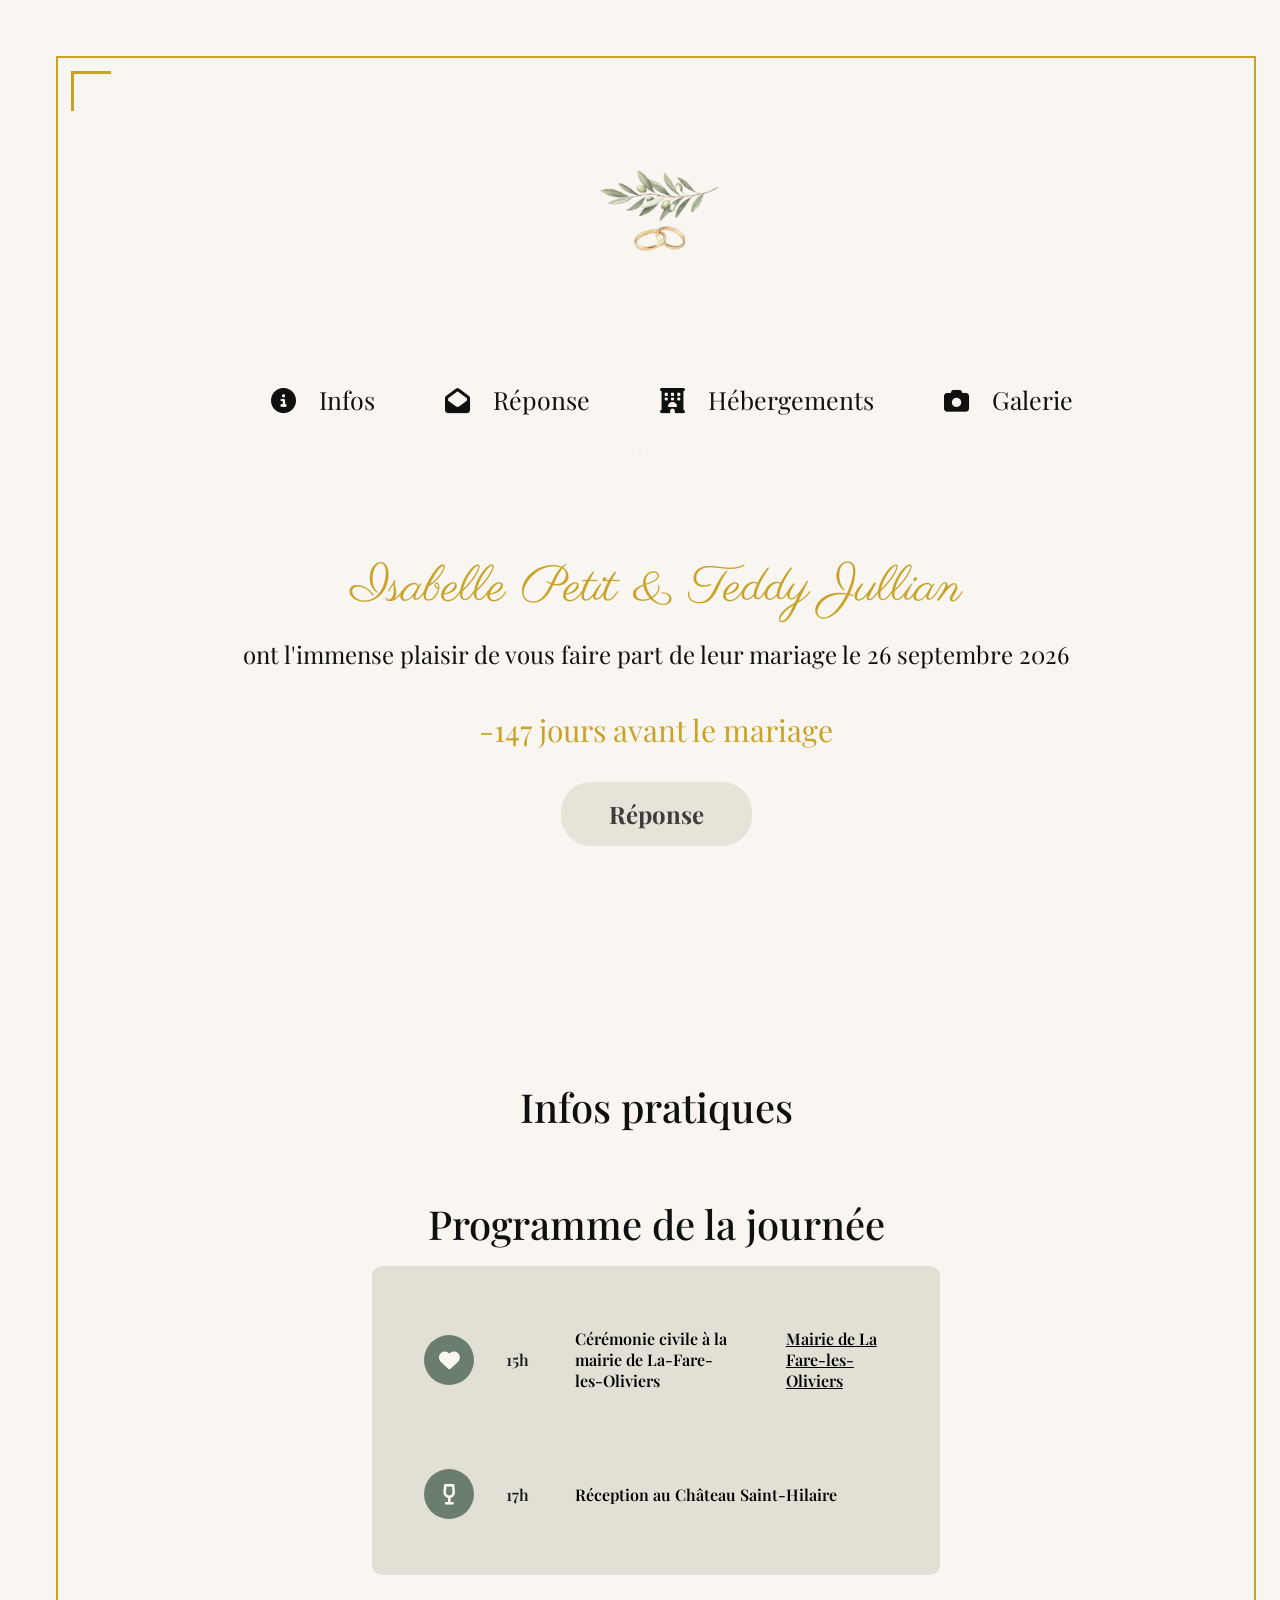
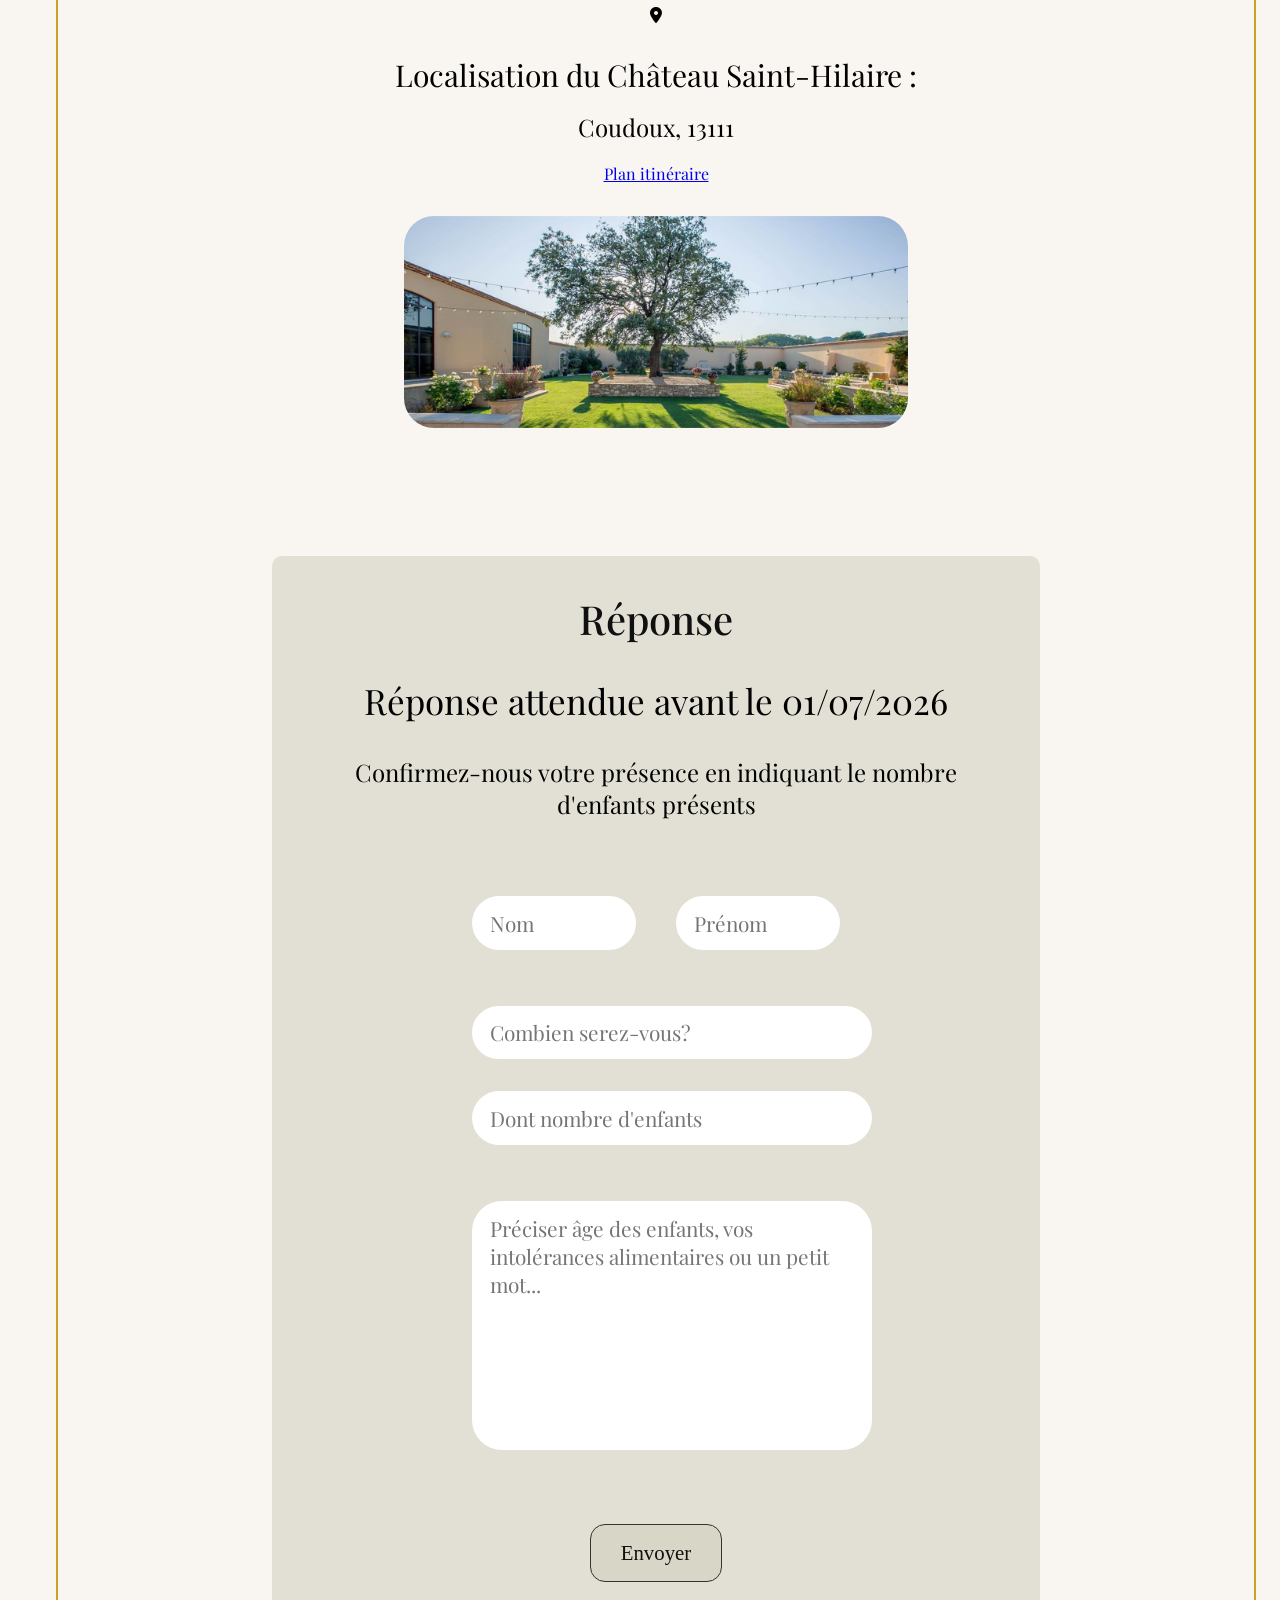
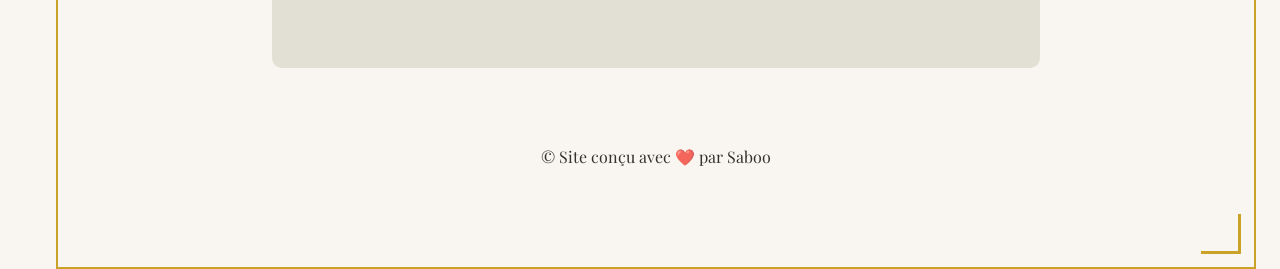
==== commit f5e14f7e: "finalisation style et compte-à-rebours" ====
--- a/index.html
+++ b/index.html
@@ -55,6 +55,7 @@
             <section id="accueil">
                 <h1>Isabelle Petit & Teddy Jullian</h1>
                 <p id="presentation">ont l'immense plaisir de vous faire part de leur mariage le 26 septembre 2026 <br></p>
+                <div id="countdown"></div>
                 <div class="btn-contact active-btn">
                     <a href="#reponse" data-id="contact" class="cta">
                         <span>Réponse</span>
@@ -123,7 +124,7 @@
                                     </div>
                                     <div class="submit-btn">
                                         <a href="#reponse" class="main-btn">
-                                            <input type="hidden" name="_next" value="https://saboodev.github.io/wedding/">
+                                            <input type="hidden" name="_next" value="https://saboodev.github.io/Isa-Ted/">
                                             <input type="hidden" name="_template" value="basic">
                                             <input type="hidden" name="_captcha" value="false">
                                             <button type="submit" value="submit" class="btn btn-primary animated-link">Envoyer</button>                                
--- a/styles/style.css
+++ b/styles/style.css
@@ -169,6 +169,12 @@
     margin: 0 auto; /* Centrage horizontal */
 }
 
+#countdown{
+font-size:30px;
+text-align:center;
+color:#c9a227;
+margin-top:40px;
+}
 
 h1 {
     font-family: 'Parisienne', cursive;
@@ -272,8 +278,8 @@
     align-items: center;
     margin-bottom: 20px;
     .train-icon {
-        color: var(--text-primary-color);
-        background-color: var(--beige-2);
+        color: #f9f6f1;
+        background-color: var(--vert-eucalyptus);
         border-radius: 50%;
         left: -25px;
         width: 50px;
@@ -284,7 +290,7 @@
         i { font-size: 1.3rem; }
     }
     .time {
-        width: 90px;
+        /* width: 90px; */
         text-align: right;
         margin-right: 20px;
         font-weight: 600;
@@ -371,10 +377,9 @@
         display: flex;
         flex-direction: column;
         align-items: center;
-        background-color: rgba(75, 88, 58, 0.45); 
+        background-color: rgb(189 189 169 / 40%); 
         padding: 20px; 
         border-radius: 10px; 
-        font-family: "Italiana", cursive;
         font-size: 1.1rem;
         font-weight: 600;   
 }
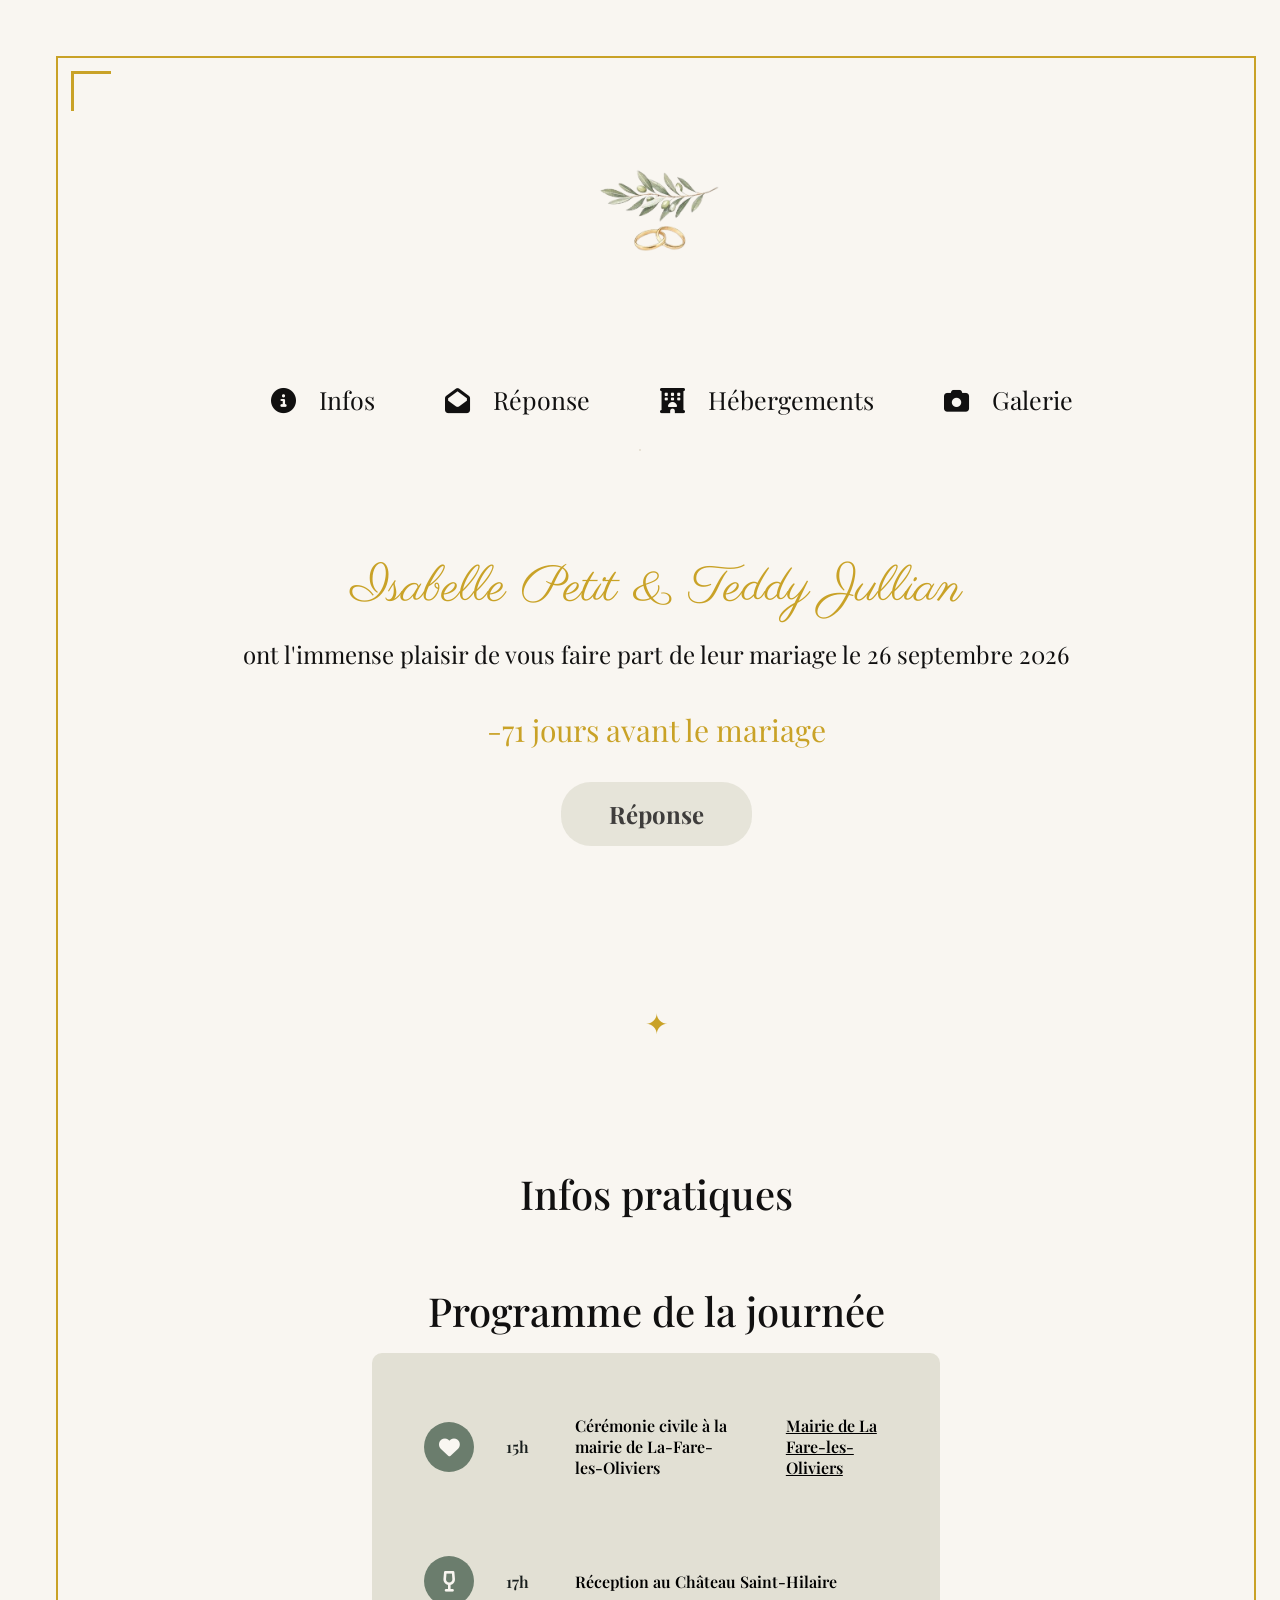
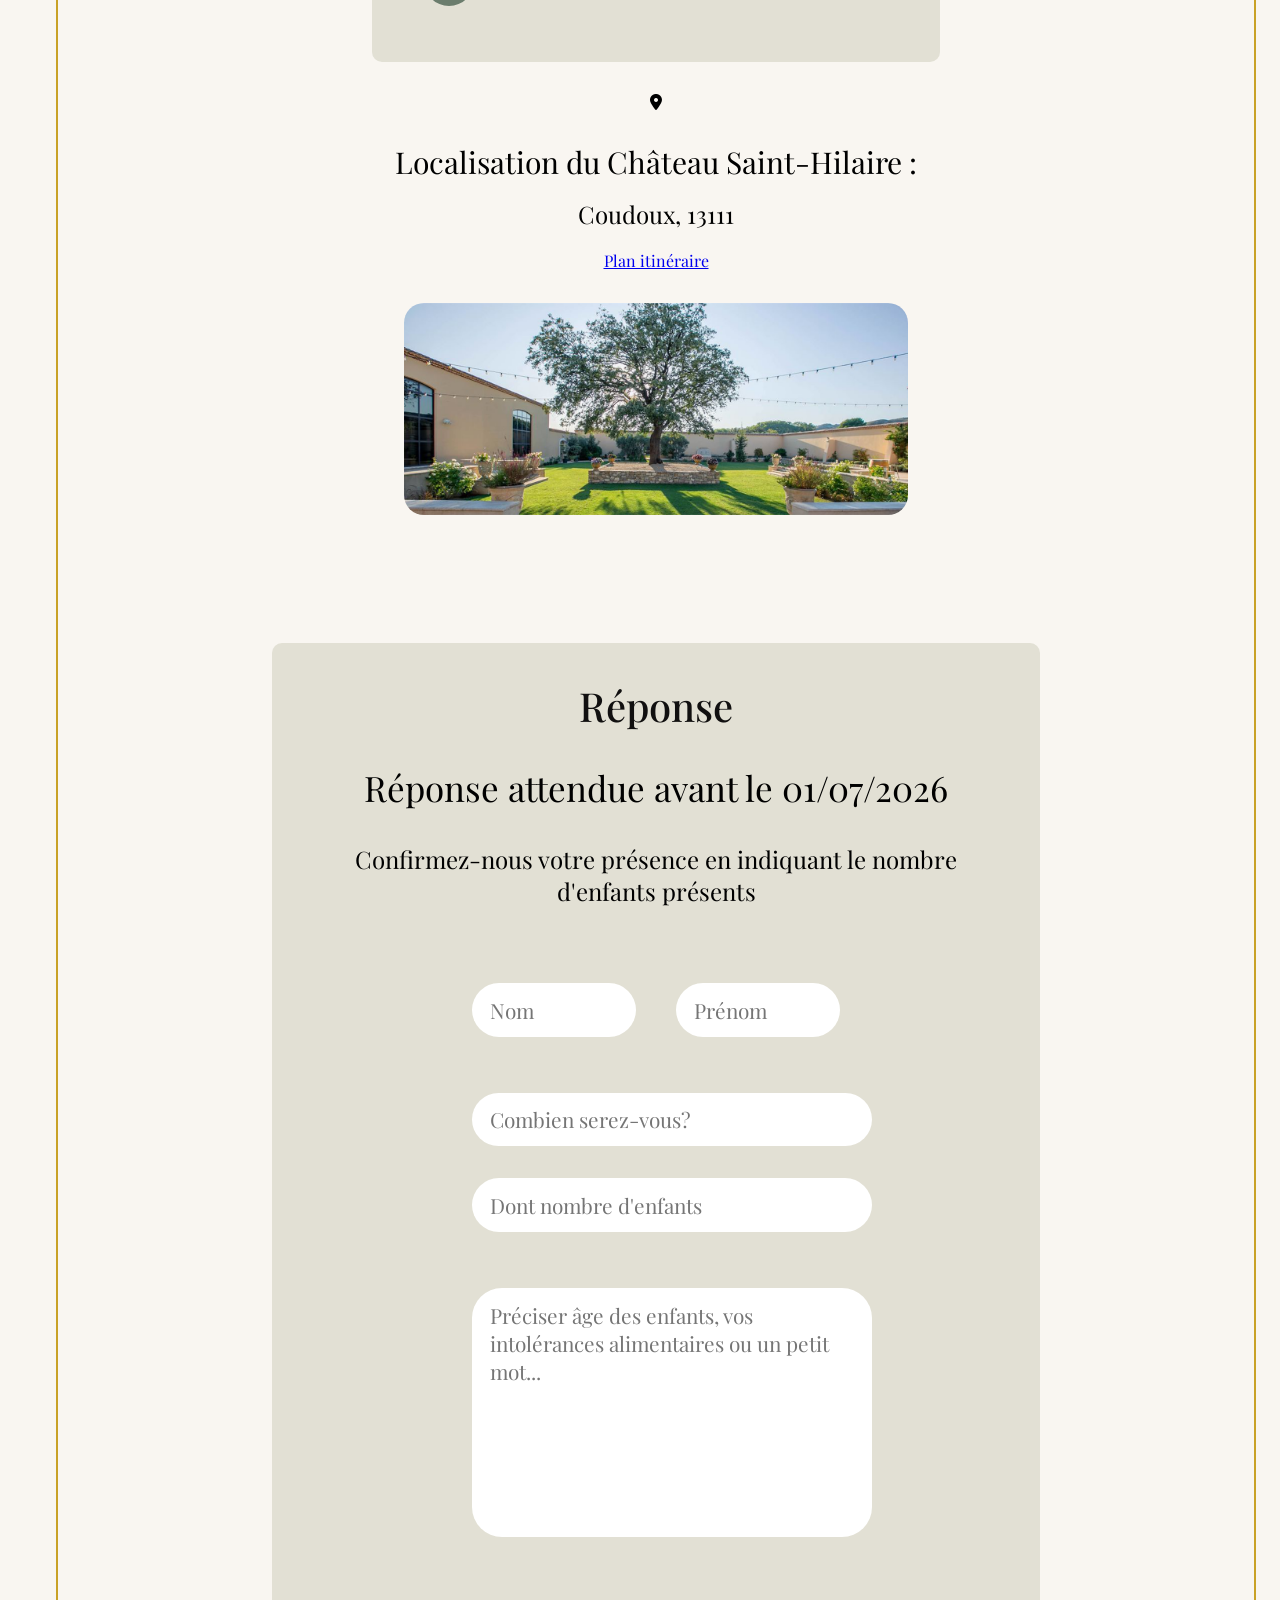
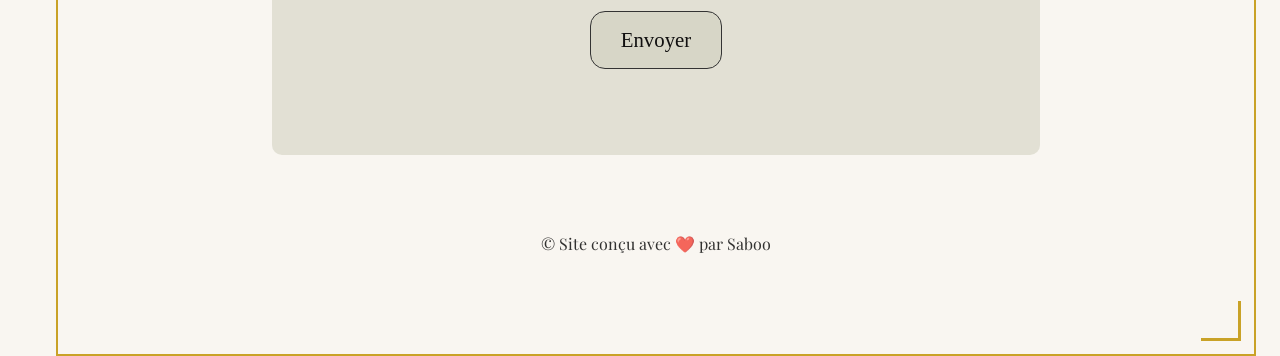
==== commit 406ee4fc: "separateur, responsive, formsubmit" ====
--- a/index.html
+++ b/index.html
@@ -64,6 +64,8 @@
             </section>
         </header>
 
+        <div class="separateur">✦</div>
+
         <!-- Contenu -->
         <div class="container">
             <section id="infos">
@@ -96,7 +98,7 @@
                         <p class="contact-text">Coudoux, 13111</p>
                         <div class="right-contact">
                             <div id="localisation">
-                                <a target="_blank" href="https://maps.app.goo.gl/UANrt4FuZWZycTWc6" rel="noopener noreferrer" class="adress_recept">Plan itinéraire</a>
+                                <a target="_blank" href="https://maps.app.goo.gl/UANrt4FuZWZycTWc6" rel="noopener noreferrer" class="adress_castle">Plan itinéraire</a>
                                 <img id="castle" src="img/castle.png" alt="image du Château Saint-Hilaire">
                             </div>
                         </div>
@@ -109,7 +111,7 @@
                         <p id="accroche">Confirmez-nous votre présence en indiquant le nombre d'enfants présents</p>
                         <div class="contact-info">
                             <p class="contact-text">
-                                <form action="https://formsubmit.co/isabelle2petit@gmail.com" method="POST" enctype="multipart/form-data">
+                                <form action="https://formsubmit.co/sabrina355@hotmail.fr" method="POST">
                                     <div class="input-control info">
                                         <input type="hidden" name="_subject" value="Un invité a répondu!">
                                         <input type="text" name="nom" required placeholder="Nom">
@@ -124,7 +126,7 @@
                                     </div>
                                     <div class="submit-btn">
                                         <a href="#reponse" class="main-btn">
-                                            <input type="hidden" name="_next" value="https://saboodev.github.io/Isa-Ted/">
+                                            <input type="hidden" name="_next" value="https://saboodev.github.io/Isa-Ted/merci.html">
                                             <input type="hidden" name="_template" value="basic">
                                             <input type="hidden" name="_captcha" value="false">
                                             <button type="submit" value="submit" class="btn btn-primary animated-link">Envoyer</button>                                
--- a/styles/style.css
+++ b/styles/style.css
@@ -79,13 +79,6 @@
     margin: 0 auto;
 }
 
-#rings img {
-    width: 150px; /* Largeur de l'image */
-    height: auto; /* Hauteur automatique pour conserver le ratio */ 
-    max-width: 100%;
-    display: block;
-    margin: 0 auto;
-}
 
 nav {
     text-align: center;
@@ -196,6 +189,13 @@
 h4 {
     font-size: 30px;
     font-weight: 400;
+}
+
+.separateur{
+text-align:center;
+font-size:28px;
+color:#c9a227;
+margin:50px 0;
 }
 
 .container {
@@ -309,7 +309,7 @@
     border-radius: 30px;
     img#castle {
         width: 100%;
-        border-radius: 30px;
+        border-radius: 20px;
         margin: 2rem auto;
     }
 }
@@ -464,6 +464,9 @@
         display: block;
     }
     
+    nav ul li a {
+        font-size: 19px;
+    }
 
     /* Centrer et redimensionner le texte dans la section */
     section h2, section p {
@@ -484,12 +487,32 @@
 
     /* Media query pour rendre le timeline responsive */
     .time {
-        width: auto;
+        /* width: auto; */
         text-align: left;
     }
 
     .timeline {
         align-items: center; /* Centrer les éléments horizontalement */
+    }
+
+    .lieu{
+    text-align:center;
+    }
+
+    .right-contact{
+        width:100%;
+    }
+
+    #localisation{
+        width:100%;
+        margin:0 auto;
+    }
+
+    #localisation img#castle{
+        width:100%;
+        max-width:none;
+        margin:20px auto;
+        display:block;
     }
 
     .event {
@@ -501,7 +524,6 @@
     .event .time {
         width: auto; /* Rétablir la largeur automatique */
         text-align: center; /* Centrer le texte de l'heure */
-        margin-right: 0; /* Supprimer la marge à droite */
     }
 
     .event .description {
